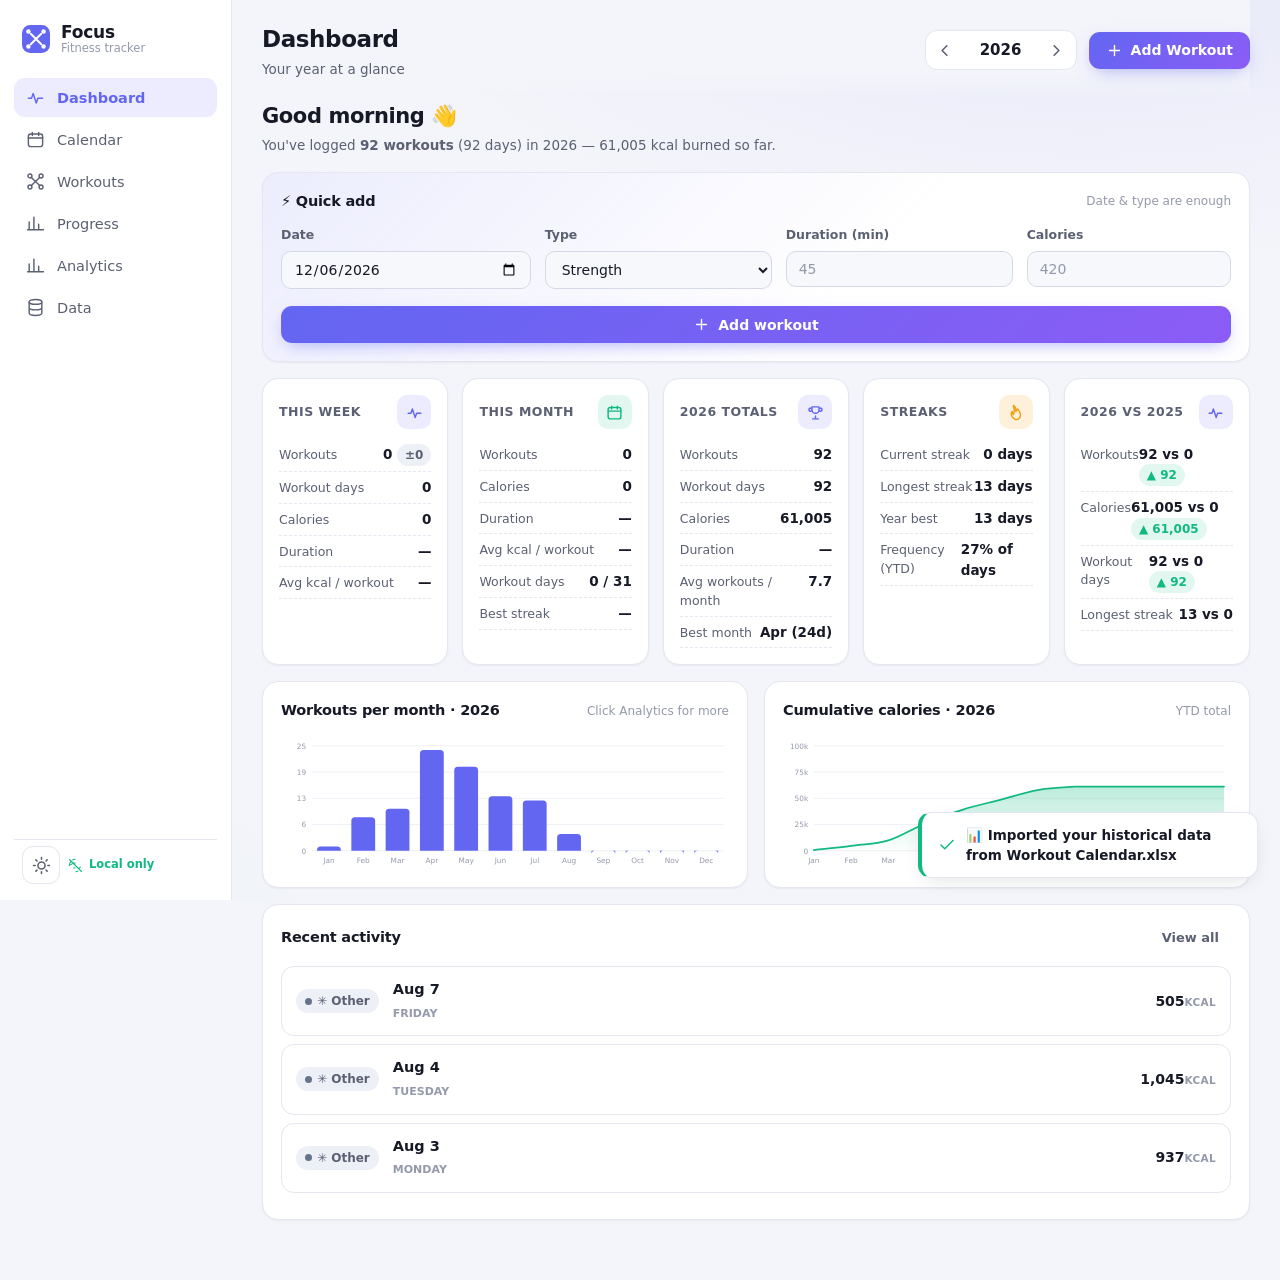
==== index.html @ 89bd55d9 "Rework dashboard layout: 5 stat cards, side-by-side charts, 3-day recent activity - Add a "This week" ====
<!DOCTYPE html>
<html lang="en">
<head>
<meta charset="UTF-8">
<meta name="viewport" content="width=device-width, initial-scale=1.0">
<title>Focus — Workout &amp; Fitness Tracker</title>
<meta name="description" content="Private, offline workout and fitness tracker. Your data never leaves this device.">
<link rel="icon" href="data:image/svg+xml,%3Csvg xmlns='http://www.w3.org/2000/svg' viewBox='0 0 32 32'%3E%3Crect width='32' height='32' rx='8' fill='%236366f1'/%3E%3Cpath d='M10.5 10.5l11 11M10.5 21.5l11-11' stroke='%23fff' stroke-width='2.6' stroke-linecap='round'/%3E%3Ccircle cx='8' cy='8' r='3.2' fill='%23fff'/%3E%3Ccircle cx='24' cy='8' r='3.2' fill='%23fff'/%3E%3Ccircle cx='8' cy='24' r='3.2' fill='%23fff'/%3E%3Ccircle cx='24' cy='24' r='3.2' fill='%23fff'/%3E%3C/svg%3E">
<link rel="stylesheet" href="app/app.css">
</head>
<body data-theme="dark">
<div class="app">

  <!-- ============ SIDEBAR ============ -->
  <aside class="sidebar" id="sidebar">
    <div class="brand">
      <span class="brand-logo" aria-hidden="true">
        <svg viewBox="0 0 24 24" width="28" height="28"><rect width="24" height="24" rx="7" fill="currentColor"/><path d="M7.5 7.5l9 9M7.5 16.5l9-9" stroke="#fff" stroke-width="1.7" stroke-linecap="round"/><circle cx="5.5" cy="5.5" r="1.9" fill="#fff"/><circle cx="18.5" cy="5.5" r="1.9" fill="#fff"/><circle cx="5.5" cy="18.5" r="1.9" fill="#fff"/><circle cx="18.5" cy="18.5" r="1.9" fill="#fff"/></svg>
      </span>
      <div class="brand-text">
        <strong>Focus</strong>
        <span>Fitness tracker</span>
      </div>
    </div>

    <nav class="nav" aria-label="Main navigation">
      <button class="nav-item is-active" data-view="dashboard">
        <svg viewBox="0 0 24 24" aria-hidden="true"><path d="M3 13h4l2-6 4 12 2-6h6"/></svg>
        <span>Dashboard</span>
      </button>
      <button class="nav-item" data-view="calendar">
        <svg viewBox="0 0 24 24" aria-hidden="true"><rect x="3" y="5" width="18" height="16" rx="3"/><path d="M3 10h18M8 3v4M16 3v4"/></svg>
        <span>Calendar</span>
      </button>
      <button class="nav-item" data-view="workouts">
        <svg viewBox="0 0 24 24" aria-hidden="true"><path d="M6.5 6.5l11 11M6.5 17.5l11-11"/><circle cx="5" cy="5" r="2.5"/><circle cx="19" cy="5" r="2.5"/><circle cx="5" cy="19" r="2.5"/><circle cx="19" cy="19" r="2.5"/></svg>
        <span>Workouts</span>
      </button>
      <button class="nav-item" data-view="progress">
        <svg viewBox="0 0 24 24" aria-hidden="true"><path d="M4 20V10M10 20V4M16 20v-7M22 20H2"/></svg>
        <span>Progress</span>
      </button>
      <button class="nav-item" data-view="analytics">
        <svg viewBox="0 0 24 24" aria-hidden="true"><path d="M4 20V10M10 20V4M16 20v-7M22 20H2"/></svg>
        <span>Analytics</span>
      </button>
      <button class="nav-item" data-view="data">
        <svg viewBox="0 0 24 24" aria-hidden="true"><ellipse cx="12" cy="5" rx="8" ry="3"/><path d="M4 5v14c0 1.66 3.58 3 8 3s8-1.34 8-3V5M4 12c0 1.66 3.58 3 8 3s8-1.34 8-3"/></svg>
        <span>Data</span>
      </button>
    </nav>

    <div class="sidebar-foot">
      <button class="icon-btn" id="themeToggle" title="Toggle dark / light mode" aria-label="Toggle dark / light mode">
        <svg class="icon-moon" viewBox="0 0 24 24" aria-hidden="true"><path d="M21 12.8A9 9 0 1 1 11.2 3a7 7 0 0 0 9.8 9.8z"/></svg>
        <svg class="icon-sun" viewBox="0 0 24 24" aria-hidden="true"><circle cx="12" cy="12" r="4.5"/><path d="M12 2v2M12 20v2M4.9 4.9l1.4 1.4M17.7 17.7l1.4 1.4M2 12h2M20 12h2M4.9 19.1l1.4-1.4M17.7 6.3l1.4-1.4"/></svg>
      </button>
      <span class="offline-badge" title="100% local — no internet required">
        <svg viewBox="0 0 24 24" aria-hidden="true"><path d="M12 2a15.3 15.3 0 0 0-5.2 1.2M5 5a12 12 0 0 0-3 8M12 8a12 12 0 0 0-8.5 3.5M8.5 16.5A8 8 0 0 1 12 15.5M12 22a8 8 0 0 0 4.5-1.4M17 17a8 8 0 0 0 3-3M2 2l20 20"/></svg>
        Local only
      </span>
    </div>
  </aside>

  <!-- ============ MAIN ============ -->
  <main class="main">
    <header class="topbar">
      <div class="topbar-left">
        <h1 class="page-title" id="pageTitle">Dashboard</h1>
        <p class="page-subtitle" id="pageSubtitle">Your year at a glance</p>
      </div>
      <div class="topbar-right">
        <div class="year-picker" role="group" aria-label="Select year">
          <button class="icon-btn" id="yearPrev" title="Previous year" aria-label="Previous year">
            <svg viewBox="0 0 24 24" aria-hidden="true"><path d="M15 18l-6-6 6-6"/></svg>
          </button>
          <select id="yearSelect" class="year-select" aria-label="Select year"></select>
          <button class="icon-btn" id="yearNext" title="Next year" aria-label="Next year">
            <svg viewBox="0 0 24 24" aria-hidden="true"><path d="M9 6l6 6-6 6"/></svg>
          </button>
        </div>
        <button class="btn btn-primary" id="quickAddBtn">
          <svg viewBox="0 0 24 24" aria-hidden="true"><path d="M12 5v14M5 12h14"/></svg>
          <span>Add Workout</span>
        </button>
      </div>
    </header>

    <!-- Dashboard -->
    <section class="view" id="view-dashboard" hidden>
      <div class="dash-greeting" id="dashGreeting"></div>
      <div id="dashGrid"></div>
    </section>

    <!-- Calendar -->
    <section class="view" id="view-calendar" hidden>
      <div class="cal-toolbar">
        <div class="seg" id="calModeSeg" role="group" aria-label="Calendar mode">
          <button class="seg-btn is-active" data-cal-mode="year">Year</button>
          <button class="seg-btn" data-cal-mode="month">Month</button>
        </div>
        <div class="legend" id="calLegend"></div>
      </div>
      <div id="calendarBody"></div>
    </section>

    <!-- Workouts -->
    <section class="view" id="view-workouts" hidden>
      <div class="filters" id="workoutFilters"></div>
      <div id="workoutList"></div>
    </section>

    <!-- Progress -->
    <section class="view" id="view-progress" hidden>
      <div class="progress-head" id="progressHead"></div>
      <div class="grid-2">
        <div id="progressChartCard"></div>
        <div id="progressStatsCard"></div>
      </div>
      <div id="progressTable"></div>
    </section>

    <!-- Analytics -->
    <section class="view" id="view-analytics" hidden>
      <div class="analytics-compare" id="analyticsCompare"></div>
      <div id="analyticsCharts"></div>
    </section>

    <!-- Data -->
    <section class="view" id="view-data" hidden>
      <div id="dataBody"></div>
    </section>
  </main>
</div>

<!-- ============ MODALS & TOASTS ============ -->
<div class="modal-backdrop" id="modalBackdrop" hidden>
  <div class="modal" id="modal" role="dialog" aria-modal="true" aria-labelledby="modalTitle"></div>
</div>
<div class="toast-region" id="toastRegion" aria-live="polite"></div>
<div class="tooltip" id="chartTooltip" hidden></div>

<script src="app/xlsx.full.min.js"></script>
<script src="app/seed-data.js"></script>
<script src="app/store.js"></script>
<script src="app/stats.js"></script>
<script src="app/charts.js"></script>
<script src="app/excel.js"></script>
<script src="app/ui.js"></script>
<script src="app/app.js"></script>
</body>
</html>
---- app/app.css ----
/* =========================================================================
   Focus — design system
   ========================================================================= */

/* ---------- Theme tokens ---------- */
:root {
  --bg: #f4f5fa;
  --bg-grad: radial-gradient(1200px 600px at 85% -10%, rgba(99, 102, 241, .10), transparent 60%),
             radial-gradient(900px 500px at -10% 110%, rgba(16, 185, 129, .08), transparent 55%);
  --surface: #ffffff;
  --surface-2: #f7f8fc;
  --surface-3: #eef0f7;
  --text: #171a26;
  --text-dim: #5b6072;
  --text-faint: #9499ab;
  --border: #e4e6f0;
  --border-strong: #d5d8e6;
  --accent: #6366f1;
  --accent-2: #8b5cf6;
  --accent-soft: rgba(99, 102, 241, .12);
  --success: #10b981;
  --success-soft: rgba(16, 185, 129, .12);
  --danger: #ef4444;
  --danger-soft: rgba(239, 68, 68, .12);
  --warn: #f59e0b;
  --warn-soft: rgba(245, 158, 11, .14);
  --info: #0ea5e9;
  --shadow-sm: 0 1px 2px rgba(23, 26, 38, .05);
  --shadow-md: 0 6px 20px -6px rgba(23, 26, 38, .14);
  --shadow-lg: 0 24px 60px -12px rgba(23, 26, 38, .25);
  --radius: 16px;
  --radius-sm: 10px;
  --radius-xs: 7px;
  --font: "Segoe UI", system-ui, -apple-system, "Helvetica Neue", Arial, sans-serif;
  --mono: "Cascadia Mono", Consolas, "SF Mono", Menlo, monospace;
  --heat-0: transparent;
  --heat-1: rgba(99, 102, 241, .16);
  --heat-2: rgba(99, 102, 241, .38);
  --heat-3: rgba(99, 102, 241, .62);
  --heat-4: rgba(99, 102, 241, .88);
  --chart-grid: #e8eaf3;
  --tooltip-bg: #171a26;
  --tooltip-text: #fff;
}

html[data-theme="dark"] {
  --bg: #0e1017;
  --bg-grad: radial-gradient(1200px 600px at 85% -10%, rgba(99, 102, 241, .13), transparent 60%),
             radial-gradient(900px 500px at -10% 110%, rgba(16, 185, 129, .07), transparent 55%);
  --surface: #171a24;
  --surface-2: #1d2130;
  --surface-3: #262b3d;
  --text: #e8eaf2;
  --text-dim: #a2a8bd;
  --text-faint: #6b7188;
  --border: #262b3d;
  --border-strong: #333a52;
  --accent: #818cf8;
  --accent-2: #a78bfa;
  --accent-soft: rgba(129, 140, 248, .14);
  --success: #34d399;
  --success-soft: rgba(52, 211, 153, .13);
  --danger: #f87171;
  --danger-soft: rgba(248, 113, 113, .13);
  --warn: #fbbf24;
  --warn-soft: rgba(251, 191, 36, .13);
  --info: #38bdf8;
  --shadow-sm: 0 1px 2px rgba(0, 0, 0, .3);
  --shadow-md: 0 8px 24px -8px rgba(0, 0, 0, .5);
  --shadow-lg: 0 24px 60px -12px rgba(0, 0, 0, .65);
  --heat-1: rgba(129, 140, 248, .18);
  --heat-2: rgba(129, 140, 248, .4);
  --heat-3: rgba(129, 140, 248, .65);
  --heat-4: rgba(129, 140, 248, .92);
  --chart-grid: #23283a;
  --tooltip-bg: #f1f2f8;
  --tooltip-text: #171a26;
}

/* ---------- Base ---------- */
* { box-sizing: border-box; }
html, body { height: 100%; }
body {
  margin: 0;
  font-family: var(--font);
  font-size: 15px;
  line-height: 1.5;
  color: var(--text);
  background: var(--bg);
  background-image: var(--bg-grad);
  background-attachment: fixed;
  -webkit-font-smoothing: antialiased;
  transition: background-color .3s ease, color .3s ease;
}
[hidden] { display: none !important; }
button { font-family: inherit; cursor: pointer; }
input, select, textarea { font-family: inherit; }
svg { display: block; }
:focus-visible { outline: 2px solid var(--accent); outline-offset: 2px; border-radius: 4px; }

/* ---------- Layout ---------- */
.app { display: flex; min-height: 100vh; }

.sidebar {
  width: 232px;
  flex: 0 0 232px;
  display: flex;
  flex-direction: column;
  gap: 8px;
  padding: 20px 14px 16px;
  background: var(--surface);
  border-right: 1px solid var(--border);
  position: sticky;
  top: 0;
  height: 100vh;
  z-index: 20;
}
.brand { display: flex; align-items: center; gap: 11px; padding: 2px 8px 14px; }
.brand-logo { color: var(--accent); display: flex; }
.brand-text { display: flex; flex-direction: column; line-height: 1.2; }
.brand-text strong { font-size: 17px; letter-spacing: -.2px; }
.brand-text span { font-size: 11.5px; color: var(--text-faint); }

.nav { display: flex; flex-direction: column; gap: 3px; flex: 1; }
.nav-item {
  display: flex; align-items: center; gap: 12px;
  width: 100%; padding: 10px 12px;
  border: 0; border-radius: 11px;
  background: transparent; color: var(--text-dim);
  font-size: 14.5px; font-weight: 500;
  text-align: left; transition: background .15s, color .15s;
}
.nav-item svg { width: 19px; height: 19px; fill: none; stroke: currentColor; stroke-width: 1.8; stroke-linecap: round; stroke-linejoin: round; }
.nav-item:hover { background: var(--surface-2); color: var(--text); }
.nav-item.is-active { background: var(--accent-soft); color: var(--accent); font-weight: 600; }

.sidebar-foot { display: flex; align-items: center; gap: 8px; padding: 6px 8px 0; border-top: 1px solid var(--border); margin-top: 6px; }
.offline-badge {
  display: inline-flex; align-items: center; gap: 6px;
  font-size: 11.5px; color: var(--success); font-weight: 600;
}
.offline-badge svg { width: 15px; height: 15px; fill: none; stroke: currentColor; stroke-width: 1.8; }

.main { flex: 1; min-width: 0; padding: 0 30px 60px; max-width: 1480px; margin: 0 auto; }

.topbar {
  display: flex; align-items: center; justify-content: space-between; gap: 16px;
  padding: 22px 0 18px; position: sticky; top: 0; z-index: 15;
  background: linear-gradient(var(--bg) 75%, transparent);
}
.topbar-left { min-width: 0; }
.page-title { margin: 0; font-size: 23px; font-weight: 700; letter-spacing: -.4px; }
.page-subtitle { margin: 2px 0 0; font-size: 13.5px; color: var(--text-dim); }
.topbar-right { display: flex; align-items: center; gap: 12px; }

/* ---------- Buttons ---------- */
.btn {
  display: inline-flex; align-items: center; justify-content: center; gap: 8px;
  padding: 9px 16px; border-radius: 11px; border: 1px solid var(--border-strong);
  background: var(--surface); color: var(--text);
  font-size: 14px; font-weight: 600;
  transition: transform .1s, box-shadow .15s, background .15s, border-color .15s;
}
.btn svg { width: 17px; height: 17px; fill: none; stroke: currentColor; stroke-width: 2; stroke-linecap: round; stroke-linejoin: round; }
.btn:hover { background: var(--surface-2); border-color: var(--accent); }
.btn:active { transform: translateY(1px); }
.btn-primary { background: linear-gradient(135deg, var(--accent), var(--accent-2)); border-color: transparent; color: #fff; box-shadow: 0 6px 18px -6px rgba(99, 102, 241, .55); }
.btn-primary:hover { filter: brightness(1.07); background: linear-gradient(135deg, var(--accent), var(--accent-2)); }
.btn-danger { background: var(--danger-soft); border-color: transparent; color: var(--danger); }
.btn-danger:hover { background: var(--danger); color: #fff; }
.btn-ghost { border-color: transparent; background: transparent; color: var(--text-dim); }
.btn-ghost:hover { background: var(--surface-2); color: var(--text); }
.btn-sm { padding: 6px 11px; font-size: 13px; border-radius: 9px; }
.btn:disabled { opacity: .55; cursor: not-allowed; }

.icon-btn {
  display: inline-flex; align-items: center; justify-content: center;
  width: 38px; height: 38px; border-radius: 11px;
  border: 1px solid var(--border); background: var(--surface); color: var(--text-dim);
  transition: background .15s, color .15s, border-color .15s;
}
.icon-btn:hover { background: var(--surface-2); color: var(--text); border-color: var(--border-strong); }
.icon-btn svg { width: 19px; height: 19px; fill: none; stroke: currentColor; stroke-width: 2; stroke-linecap: round; stroke-linejoin: round; }
#themeToggle .icon-sun { display: none; }
html[data-theme="light"] #themeToggle .icon-sun { display: block; }
html[data-theme="light"] #themeToggle .icon-moon { display: none; }

/* ---------- Year picker ---------- */
.year-picker { display: flex; align-items: center; gap: 4px; background: var(--surface); border: 1px solid var(--border); border-radius: 12px; padding: 3px; }
.year-picker .icon-btn { border: 0; width: 32px; height: 32px; }
.year-select {
  appearance: none; -webkit-appearance: none;
  border: 0; background: transparent; color: var(--text);
  font-size: 15px; font-weight: 700; text-align: center; width: 72px; padding: 4px 2px;
  cursor: pointer; border-radius: 8px;
}
.year-select:hover { background: var(--surface-2); }
.year-select option { background: var(--surface); color: var(--text); }

/* ---------- Views & grid ---------- */
.view { animation: fadeUp .3s ease; padding-top: 4px; }
@keyframes fadeUp { from { opacity: 0; transform: translateY(8px); } to { opacity: 1; transform: none; } }
@keyframes fadeIn { from { opacity: 0; } to { opacity: 1; } }

.grid { display: grid; grid-template-columns: repeat(auto-fill, minmax(215px, 1fr)); gap: 14px; }
.grid-2 { display: grid; grid-template-columns: 1fr 1fr; gap: 16px; align-items: start; }
.grid-3 { display: grid; grid-template-columns: repeat(3, 1fr); gap: 16px; }

.card {
  background: var(--surface); border: 1px solid var(--border);
  border-radius: var(--radius); box-shadow: var(--shadow-sm);
  padding: 18px;
}
.card-title { display: flex; align-items: center; justify-content: space-between; gap: 10px; margin-bottom: 14px; }
.card-title h3 { margin: 0; font-size: 14.5px; font-weight: 700; letter-spacing: -.2px; }
.card-title .sub { font-size: 12px; color: var(--text-faint); font-weight: 500; }
.chart-wrap { width: 100%; }
.chart-wrap svg { width: 100%; height: auto; display: block; }
.chart-empty { display: flex; flex-direction: column; align-items: center; gap: 6px; padding: 34px 10px; color: var(--text-faint); text-align: center; font-size: 13.5px; }

/* Stat cards */
.stat { position: relative; overflow: hidden; }
.stat .stat-top { display: flex; align-items: center; justify-content: space-between; margin-bottom: 10px; }
.stat-label { font-size: 12.5px; font-weight: 600; color: var(--text-dim); text-transform: uppercase; letter-spacing: .5px; }
.stat-icon { width: 34px; height: 34px; border-radius: 10px; display: flex; align-items: center; justify-content: center; background: var(--accent-soft); color: var(--accent); }
.stat-icon svg { width: 17px; height: 17px; fill: none; stroke: currentColor; stroke-width: 2; stroke-linecap: round; stroke-linejoin: round; }
.stat-icon.green { background: var(--success-soft); color: var(--success); }
.stat-icon.amber { background: var(--warn-soft); color: var(--warn); }
.stat-icon.red { background: var(--danger-soft); color: var(--danger); }
.stat-value { font-size: 27px; font-weight: 750; letter-spacing: -.6px; line-height: 1.1; font-variant-numeric: tabular-nums; }
.stat-value small { font-size: 14px; font-weight: 600; color: var(--text-faint); }
.stat-foot { margin-top: 8px; font-size: 12px; color: var(--text-faint); display: flex; align-items: center; gap: 5px; }
.stat-foot .up { color: var(--success); font-weight: 700; }
.stat-foot .down { color: var(--danger); font-weight: 700; }

/* Delta pill */
.delta { display: inline-flex; align-items: center; gap: 3px; font-size: 12px; font-weight: 700; padding: 2px 8px; border-radius: 99px; }
.delta.up { background: var(--success-soft); color: var(--success); }
.delta.down { background: var(--danger-soft); color: var(--danger); }
.delta.flat { background: var(--surface-3); color: var(--text-dim); }

/* ---------- Forms ---------- */
.field { display: flex; flex-direction: column; gap: 6px; margin-bottom: 13px; }
.field label { font-size: 12.5px; font-weight: 600; color: var(--text-dim); }
.input, .select, .textarea {
  width: 100%; padding: 9px 12px;
  border: 1px solid var(--border-strong); border-radius: 10px;
  background: var(--surface-2); color: var(--text); font-size: 14px;
  transition: border-color .15s, box-shadow .15s;
}
.input:focus, .select:focus, .textarea:focus { outline: none; border-color: var(--accent); box-shadow: 0 0 0 3px var(--accent-soft); }
.input::placeholder, .textarea::placeholder { color: var(--text-faint); }
.input-row { display: grid; grid-template-columns: 1fr 1fr; gap: 12px; }
.select { cursor: pointer; }
.form-grid { display: grid; grid-template-columns: 1fr 1fr; gap: 0 14px; }
.form-error { color: var(--danger); font-size: 12.5px; margin: -4px 0 10px; font-weight: 600; }

/* ---------- Chips / seg ---------- */
.seg { display: inline-flex; background: var(--surface-2); border: 1px solid var(--border); border-radius: 11px; padding: 3px; gap: 2px; }
.seg-btn { border: 0; background: transparent; color: var(--text-dim); font-size: 13px; font-weight: 600; padding: 6px 14px; border-radius: 8px; transition: background .15s, color .15s; }
.seg-btn.is-active { background: var(--surface); color: var(--text); box-shadow: var(--shadow-sm); }
.chip {
  display: inline-flex; align-items: center; gap: 7px;
  padding: 6px 13px; border-radius: 99px; border: 1px solid var(--border);
  background: var(--surface); color: var(--text-dim); font-size: 13px; font-weight: 600;
  transition: all .15s;
}
.chip:hover { border-color: var(--accent); color: var(--text); }
.chip.is-active { background: var(--accent-soft); border-color: transparent; color: var(--accent); }
.chip-row { display: flex; flex-wrap: wrap; gap: 8px; }

/* ---------- Badges ---------- */
.badge { display: inline-flex; align-items: center; gap: 5px; font-size: 12px; font-weight: 700; padding: 3px 9px; border-radius: 99px; white-space: nowrap; }
.type-badge { background: var(--surface-3); color: var(--text-dim); }
.type-badge .dot { width: 7px; height: 7px; border-radius: 50%; background: currentColor; }
.streak-badge { background: var(--warn-soft); color: var(--warn); }

/* ---------- Quick add ---------- */
.quick-add { background: linear-gradient(135deg, var(--accent-soft), transparent 60%), var(--surface); }
.quick-add .form-grid { grid-template-columns: 1.1fr 1fr 1fr .9fr; }
.quick-actions { display: flex; gap: 10px; margin-top: 4px; }
.quick-actions .btn { flex: 1; }

/* ---------- Calendar ---------- */
.cal-toolbar { display: flex; align-items: center; justify-content: space-between; gap: 14px; margin-bottom: 18px; flex-wrap: wrap; }
.legend { display: flex; align-items: center; gap: 5px; font-size: 11.5px; color: var(--text-faint); flex-wrap: wrap; }
.legend .lvl { width: 12px; height: 12px; border-radius: 4px; }
.lvl-1 { background: var(--heat-1); }
.lvl-2 { background: var(--heat-2); }
.lvl-3 { background: var(--heat-3); }
.lvl-4 { background: var(--heat-4); }
.lvl-0 { background: var(--surface-3); border: 1px dashed var(--border); }

.month-grid {
  display: grid; grid-template-columns: repeat(6, 1fr); gap: 14px;
}
.month-card { cursor: pointer; transition: transform .15s, border-color .15s, box-shadow .15s; }
.month-card:hover { transform: translateY(-2px); border-color: var(--accent); box-shadow: var(--shadow-md); }
.month-head { display: flex; justify-content: space-between; align-items: baseline; margin-bottom: 10px; }
.month-head strong { font-size: 13.5px; }
.month-head span { font-size: 12px; color: var(--accent); font-weight: 700; }
.month-head span.rest { color: var(--text-faint); font-weight: 600; }
.heat { display: grid; grid-template-columns: repeat(7, 1fr); gap: 4px; }
.heat .day {
  aspect-ratio: 1; border-radius: 4px;
  background: var(--surface-3); border: 1px solid transparent;
  font-size: 10px; color: var(--text-faint);
  display: flex; align-items: center; justify-content: center;
  transition: transform .12s;
}
.heat .day:not(.empty):hover { transform: scale(1.25); z-index: 2; box-shadow: var(--shadow-sm); }
/* Intensity tints must beat the base .heat .day background (specificity). */
.heat .day.lvl-1 { background: var(--heat-1); }
.heat .day.lvl-2 { background: var(--heat-2); }
.heat .day.lvl-3 { background: var(--heat-3); }
.heat .day.lvl-4 { background: var(--heat-4); }
.heat .day.has-workout { color: #fff; font-weight: 700; border: 0; }
.heat .day.today { outline: 2px solid var(--accent); outline-offset: 1px; }

/* Month detail view */
.month-detail { display: grid; grid-template-columns: 1fr 340px; gap: 18px; align-items: start; }
.weekdays, .days-grid { display: grid; grid-template-columns: repeat(7, 1fr); gap: 6px; }
.weekdays { margin-bottom: 6px; }
.weekdays span { font-size: 11px; font-weight: 700; color: var(--text-faint); text-align: center; text-transform: uppercase; }
.day-cell {
  min-height: 74px; border-radius: 12px; border: 1px solid var(--border);
  background: var(--surface-2); padding: 7px; cursor: pointer;
  display: flex; flex-direction: column; gap: 4px;
  transition: transform .12s, border-color .15s;
}
.day-cell:hover { border-color: var(--accent); transform: translateY(-1px); }
/* Workout days tinted by intensity (same levels as the legend). */
.day-cell.lvl-1 { background: var(--heat-1); }
.day-cell.lvl-2 { background: var(--heat-2); }
.day-cell.lvl-3 { background: var(--heat-3); }
.day-cell.lvl-4 { background: var(--heat-4); }
.day-cell .dnum { font-size: 11.5px; font-weight: 700; color: var(--text-faint); }
.day-cell.has-wk .dnum { color: var(--accent); }
.day-cell.lvl-3 .dnum, .day-cell.lvl-4 .dnum { color: #fff; }
.day-cell.today .dnum { color: var(--accent); }
.day-cell.empty { background: transparent; border-color: transparent; cursor: default; }
.day-cell .kcal { font-size: 10.5px; font-weight: 700; color: var(--accent); }
.day-cell.lvl-3 .kcal, .day-cell.lvl-4 .kcal { color: #fff; }
.day-cell.selected { outline: 2px solid var(--accent); outline-offset: 1px; }
.day-cell .mini-bar { height: 4px; border-radius: 3px; margin-top: auto; }

/* Day popover */
.day-panel { display: flex; flex-direction: column; gap: 10px; }
.day-panel h3 { margin: 0 0 2px; font-size: 16px; }
.day-total { display: grid; grid-template-columns: repeat(3, 1fr); gap: 8px; }
.day-total .t { background: var(--surface-2); border-radius: 11px; padding: 9px; text-align: center; }
.day-total .t b { display: block; font-size: 17px; font-variant-numeric: tabular-nums; }
.day-total .t span { font-size: 10.5px; color: var(--text-faint); font-weight: 700; text-transform: uppercase; letter-spacing: .4px; }
.wk-item {
  display: flex; align-items: center; gap: 10px;
  background: var(--surface-2); border: 1px solid var(--border); border-radius: 12px;
  padding: 10px 12px; transition: border-color .15s;
}
.wk-item:hover { border-color: var(--accent); }
.wk-item .grow { flex: 1; min-width: 0; }
.wk-item .grow b { font-size: 14px; }
.wk-item .grow p { margin: 1px 0 0; font-size: 12px; color: var(--text-dim); overflow: hidden; text-overflow: ellipsis; white-space: nowrap; }
.wk-actions { display: flex; gap: 6px; }
.mini-btn {
  width: 30px; height: 30px; border-radius: 8px; border: 1px solid var(--border);
  background: var(--surface); color: var(--text-dim); display: flex; align-items: center; justify-content: center;
  transition: all .15s;
}
.mini-btn svg { width: 14px; height: 14px; fill: none; stroke: currentColor; stroke-width: 2; stroke-linecap: round; stroke-linejoin: round; }
.mini-btn:hover { color: var(--accent); border-color: var(--accent); }
.mini-btn.danger:hover { color: var(--danger); border-color: var(--danger); }

/* ---------- Workout list ---------- */
.filters { display: flex; gap: 10px; margin-bottom: 18px; flex-wrap: wrap; }
.filters .input, .filters .select { width: auto; }
.filters .search { flex: 1; min-width: 180px; }
.wk-group { margin-bottom: 22px; }
.wk-group-head { display: flex; align-items: baseline; gap: 10px; margin-bottom: 10px; }
.wk-group-head h3 { margin: 0; font-size: 15.5px; }
.wk-group-head span { font-size: 12.5px; color: var(--text-faint); font-weight: 600; }
.wk-row {
  display: flex; align-items: center; gap: 14px;
  background: var(--surface); border: 1px solid var(--border); border-radius: 13px;
  padding: 12px 14px; margin-bottom: 8px; transition: border-color .15s, box-shadow .15s;
}
.wk-row:hover { border-color: var(--border-strong); box-shadow: var(--shadow-sm); }
.wk-date { min-width: 92px; }
.wk-date b { display: block; font-size: 14.5px; font-variant-numeric: tabular-nums; }
.wk-date span { font-size: 11px; color: var(--text-faint); font-weight: 600; text-transform: uppercase; }
.wk-meta { display: flex; gap: 14px; margin-left: auto; align-items: center; }
.wk-meta .m { text-align: right; }
.wk-meta .m b { font-size: 14px; font-variant-numeric: tabular-nums; }
.wk-meta .m span { font-size: 10.5px; color: var(--text-faint); font-weight: 700; text-transform: uppercase; letter-spacing: .3px; }
.wk-notes { font-size: 12.5px; color: var(--text-dim); max-width: 300px; overflow: hidden; text-overflow: ellipsis; white-space: nowrap; }

/* ---------- Progress ---------- */
.progress-head { display: flex; align-items: center; justify-content: space-between; gap: 14px; margin-bottom: 18px; flex-wrap: wrap; }
.stat-mini-grid { display: grid; grid-template-columns: repeat(2, 1fr); gap: 10px; }
.stat-mini { background: var(--surface-2); border-radius: 12px; padding: 11px 13px; }
.stat-mini .l { font-size: 11px; color: var(--text-faint); font-weight: 700; text-transform: uppercase; letter-spacing: .4px; }
.stat-mini .v { font-size: 19px; font-weight: 750; font-variant-numeric: tabular-nums; margin-top: 2px; }
.stat-mini .v small { font-size: 12px; color: var(--text-faint); font-weight: 600; }
.stat-mini .trend { font-size: 12px; font-weight: 700; }
.trend.down-good { color: var(--success); }
.trend.up-bad { color: var(--danger); }
.trend.neutral { color: var(--text-faint); }
.meas-row { display: flex; align-items: center; gap: 14px; }

/* ---------- Tables ---------- */
.table-wrap { overflow-x: auto; border-radius: var(--radius); border: 1px solid var(--border); }
table.data-table { width: 100%; border-collapse: collapse; background: var(--surface); font-size: 13.5px; }
.data-table th { text-align: left; font-size: 11px; font-weight: 700; text-transform: uppercase; letter-spacing: .5px; color: var(--text-faint); padding: 11px 14px; border-bottom: 1px solid var(--border); background: var(--surface-2); white-space: nowrap; }
.data-table td { padding: 10px 14px; border-bottom: 1px solid var(--border); vertical-align: middle; }
.data-table tr:last-child td { border-bottom: 0; }
.data-table tr:hover td { background: var(--surface-2); }

/* ---------- Empty state ---------- */
.empty-state { display: flex; flex-direction: column; align-items: center; justify-content: center; gap: 10px; text-align: center; padding: 60px 20px; }
.empty-state .es-icon {
  width: 64px; height: 64px; border-radius: 20px; background: var(--accent-soft); color: var(--accent);
  display: flex; align-items: center; justify-content: center;
}
.empty-state .es-icon svg { width: 30px; height: 30px; fill: none; stroke: currentColor; stroke-width: 1.6; }
.empty-state h3 { margin: 4px 0 0; font-size: 17px; }
.empty-state p { margin: 0; color: var(--text-dim); max-width: 380px; font-size: 13.5px; }

/* ---------- Modal ---------- */
.modal-backdrop {
  position: fixed; inset: 0; z-index: 100;
  background: rgba(10, 12, 20, .55); backdrop-filter: blur(4px);
  display: flex; align-items: flex-start; justify-content: center;
  padding: 8vh 18px 18px; overflow-y: auto;
  animation: fadeIn .18s ease;
}
.modal {
  background: var(--surface); border: 1px solid var(--border);
  border-radius: 18px; box-shadow: var(--shadow-lg);
  width: 100%; max-width: 520px; padding: 22px;
  animation: pop .2s ease;
}
@keyframes pop { from { opacity: 0; transform: scale(.96) translateY(8px); } to { opacity: 1; transform: none; } }
.modal h2 { margin: 0 0 4px; font-size: 18px; letter-spacing: -.3px; }
.modal .modal-sub { margin: 0 0 16px; font-size: 13px; color: var(--text-dim); }
.modal-actions { display: flex; justify-content: flex-end; gap: 10px; margin-top: 18px; }
.modal-actions .btn { min-width: 96px; }

/* Import preview table */
.imp-report { display: grid; grid-template-columns: repeat(4, 1fr); gap: 10px; margin: 6px 0 16px; }
.imp-report .r { background: var(--surface-2); border-radius: 12px; padding: 12px; text-align: center; }
.imp-report .r b { display: block; font-size: 21px; }
.imp-report .r span { font-size: 11px; color: var(--text-faint); font-weight: 700; text-transform: uppercase; letter-spacing: .4px; }
.imp-report .r.added b { color: var(--success); }
.imp-report .r.updated b { color: var(--info); }
.imp-report .r.skipped b { color: var(--warn); }
.imp-report .r.invalid b { color: var(--danger); }
.preview-scroll { max-height: 280px; overflow: auto; border: 1px solid var(--border); border-radius: 12px; margin-top: 10px; }

/* ---------- Toasts ---------- */
.toast-region { position: fixed; bottom: 22px; right: 22px; z-index: 200; display: flex; flex-direction: column; gap: 10px; }
.toast {
  display: flex; align-items: center; gap: 10px;
  background: var(--surface); border: 1px solid var(--border); border-left: 4px solid var(--accent);
  border-radius: 13px; box-shadow: var(--shadow-md); padding: 12px 16px;
  font-size: 13.5px; font-weight: 600; color: var(--text);
  animation: slideIn .25s ease; max-width: 340px;
}
.toast svg { width: 18px; height: 18px; fill: none; stroke: currentColor; stroke-width: 2; stroke-linecap: round; stroke-linejoin: round; flex: 0 0 auto; }
.toast.success { border-left-color: var(--success); } .toast.success svg { color: var(--success); }
.toast.error { border-left-color: var(--danger); } .toast.error svg { color: var(--danger); }
.toast.warn { border-left-color: var(--warn); } .toast.warn svg { color: var(--warn); }
@keyframes slideIn { from { opacity: 0; transform: translateX(24px); } to { opacity: 1; transform: none; } }
.toast.out { opacity: 0; transform: translateX(24px); transition: all .25s ease; }

/* ---------- Chart tooltip ---------- */
.tooltip {
  position: fixed; z-index: 300; pointer-events: none;
  background: var(--tooltip-bg); color: var(--tooltip-text);
  border-radius: 10px; padding: 9px 12px; font-size: 12.5px; line-height: 1.45;
  box-shadow: var(--shadow-md); max-width: 260px;
  animation: fadeIn .12s ease;
}
.tooltip b { font-size: 13px; }
.tooltip .row { display: flex; align-items: center; gap: 7px; }
.tooltip .sw { width: 8px; height: 8px; border-radius: 3px; flex: 0 0 auto; }

/* ---------- Analytics ---------- */
.analytics-compare { display: flex; align-items: center; gap: 12px; flex-wrap: wrap; margin-bottom: 18px; background: var(--surface); border: 1px solid var(--border); border-radius: var(--radius); padding: 14px 18px; }
.analytics-compare .lbl { font-size: 13px; font-weight: 700; color: var(--text-dim); }
.analytics-compare .select { width: auto; }
.big-card { grid-column: 1 / -1; }
.bars-compare { display: flex; flex-direction: column; gap: 7px; }
.bars-row { display: grid; grid-template-columns: 92px 1fr; gap: 10px; align-items: center; }
.bars-row .bl { font-size: 12px; font-weight: 700; color: var(--text-dim); text-align: right; }
.bars-track { display: flex; gap: 6px; flex-direction: column; }
.bars-track .bt { display: flex; align-items: center; gap: 8px; }
.bars-track .bt .bw { flex: 1; background: var(--surface-2); border-radius: 5px; height: 12px; overflow: hidden; }
.bars-track .bt .bw > span { display: block; height: 100%; border-radius: 5px; min-width: 2px; transition: width .6s cubic-bezier(.22, 1, .36, 1); }
.bars-track .bt small { font-size: 10.5px; color: var(--text-faint); font-weight: 700; width: 42px; text-align: right; font-variant-numeric: tabular-nums; }

/* ---------- Data page ---------- */
.data-card { margin-bottom: 18px; }
.data-card h3 { margin: 0 0 4px; }
.data-card .desc { margin: 0 0 14px; font-size: 13px; color: var(--text-dim); }
.data-stats { display: grid; grid-template-columns: repeat(4, 1fr); gap: 12px; margin-bottom: 18px; }
.data-stats .s { background: var(--surface); border: 1px solid var(--border); border-radius: 14px; padding: 15px; }
.data-stats .s b { display: block; font-size: 22px; font-variant-numeric: tabular-nums; }
.data-stats .s span { font-size: 12px; color: var(--text-faint); font-weight: 700; text-transform: uppercase; letter-spacing: .4px; }
.import-drop {
  border: 2px dashed var(--border-strong); border-radius: var(--radius);
  padding: 26px; text-align: center; cursor: pointer;
  transition: border-color .15s, background .15s; background: var(--surface-2);
}
.import-drop:hover, .import-drop.drag { border-color: var(--accent); background: var(--accent-soft); }
.import-drop b { display: block; font-size: 14.5px; margin-top: 8px; }
.import-drop span { font-size: 12.5px; color: var(--text-faint); }
.import-drop svg { width: 30px; height: 30px; margin: 0 auto; fill: none; stroke: var(--text-dim); stroke-width: 1.6; }

/* ---------- Dashboard ---------- */
.dash-greeting { margin-bottom: 16px; }
.dash-greeting h2 { margin: 0; font-size: 21px; letter-spacing: -.4px; }
.dash-greeting p { margin: 3px 0 0; font-size: 13.5px; color: var(--text-dim); }
#dashGrid { display: grid; gap: 16px; }
.dash-stats {
  display: grid; grid-template-columns: repeat(5, minmax(0, 1fr)); gap: 14px;
  max-width: 1320px; width: 100%; margin: 0 auto;
}
.dash-stats .stat { padding: 16px; }
.dash-charts { display: grid; grid-template-columns: 1fr 1fr; gap: 16px; }
.dash-charts .chart-wrap { margin-top: 2px; }

/* ---------- Responsive ---------- */
@media (max-width: 1200px) {
  .month-grid { grid-template-columns: repeat(4, 1fr); }
  .grid-2, .grid-3 { grid-template-columns: 1fr; }
  .dash-charts { grid-template-columns: 1fr; }
  .month-detail { grid-template-columns: 1fr; }
}
@media (max-width: 1100px) {
  .dash-stats { grid-template-columns: repeat(3, minmax(0, 1fr)); }
}
@media (max-width: 1024px) {
  .sidebar { width: 78px; flex: 0 0 78px; padding: 18px 10px 14px; }
  .brand-text, .nav-item span, .offline-badge { display: none; }
  .nav-item { justify-content: center; padding: 11px; }
  .sidebar-foot { justify-content: center; }
  .main { padding: 0 20px 50px; }
}
@media (max-width: 720px) {
  .app { flex-direction: column; }
  .sidebar { width: 100%; height: auto; flex: none; flex-direction: row; align-items: center; gap: 6px; padding: 10px 12px; border-right: 0; border-bottom: 1px solid var(--border); position: sticky; top: 0; }
  .brand { padding: 0 10px 0 0; }
  .nav { flex-direction: row; overflow-x: auto; gap: 2px; }
  .nav-item { padding: 9px 12px; }
  .topbar { flex-wrap: wrap; }
  .quick-add .form-grid { grid-template-columns: 1fr 1fr; }
  .form-grid { grid-template-columns: 1fr; }
  .data-stats { grid-template-columns: repeat(2, 1fr); }
  .imp-report { grid-template-columns: repeat(2, 1fr); }
  .month-grid { grid-template-columns: repeat(2, 1fr); }
  .dash-greeting h2 { font-size: 18px; }
  .dash-stats { grid-template-columns: repeat(2, minmax(0, 1fr)); }
}

/* ---------- Motion preference ---------- */
@media (prefers-reduced-motion: reduce) {
  *, *::before, *::after { animation-duration: .01ms !important; transition-duration: .01ms !important; }
}
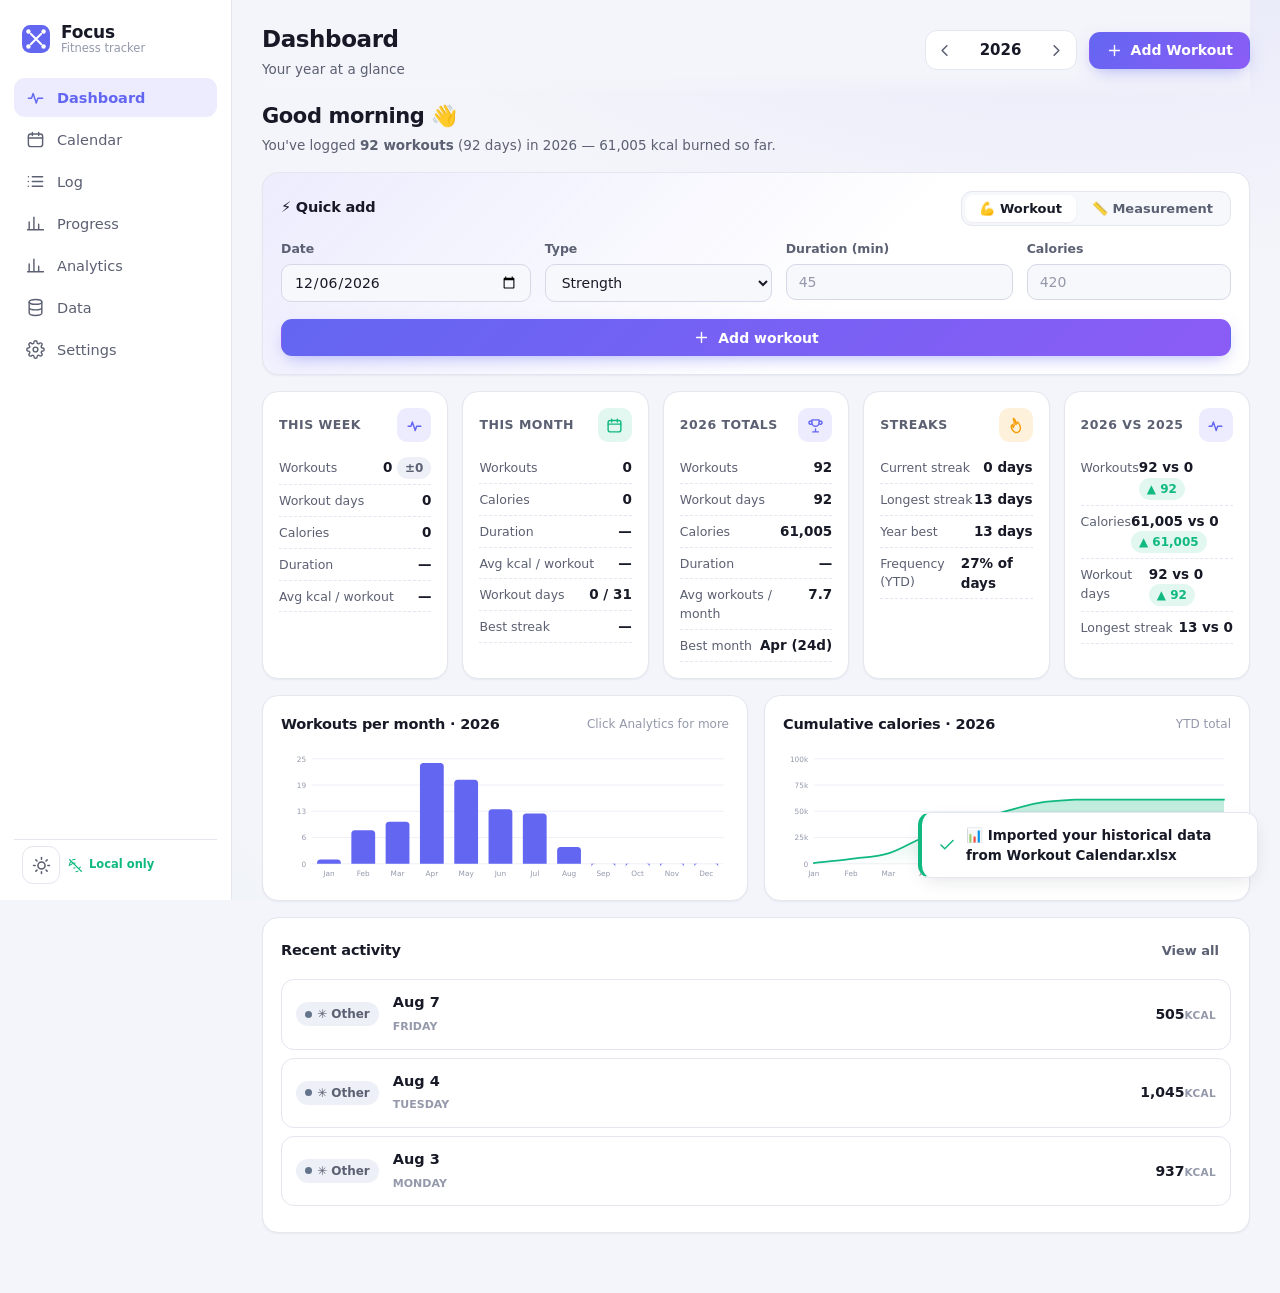
==== commit 7a5867b8: "Replace Workouts view with a unified Log timeline and add a Settings view - Remove the Workouts view" ====
--- a/index.html
+++ b/index.html
@@ -32,9 +32,9 @@
         <svg viewBox="0 0 24 24" aria-hidden="true"><rect x="3" y="5" width="18" height="16" rx="3"/><path d="M3 10h18M8 3v4M16 3v4"/></svg>
         <span>Calendar</span>
       </button>
-      <button class="nav-item" data-view="workouts">
-        <svg viewBox="0 0 24 24" aria-hidden="true"><path d="M6.5 6.5l11 11M6.5 17.5l11-11"/><circle cx="5" cy="5" r="2.5"/><circle cx="19" cy="5" r="2.5"/><circle cx="5" cy="19" r="2.5"/><circle cx="19" cy="19" r="2.5"/></svg>
-        <span>Workouts</span>
+      <button class="nav-item" data-view="log">
+        <svg viewBox="0 0 24 24" aria-hidden="true"><path d="M8 6h13M8 12h13M8 18h13M3 6h.01M3 12h.01M3 18h.01"/></svg>
+        <span>Log</span>
       </button>
       <button class="nav-item" data-view="progress">
         <svg viewBox="0 0 24 24" aria-hidden="true"><path d="M4 20V10M10 20V4M16 20v-7M22 20H2"/></svg>
@@ -47,6 +47,10 @@
       <button class="nav-item" data-view="data">
         <svg viewBox="0 0 24 24" aria-hidden="true"><ellipse cx="12" cy="5" rx="8" ry="3"/><path d="M4 5v14c0 1.66 3.58 3 8 3s8-1.34 8-3V5M4 12c0 1.66 3.58 3 8 3s8-1.34 8-3"/></svg>
         <span>Data</span>
+      </button>
+      <button class="nav-item" data-view="settings">
+        <svg viewBox="0 0 24 24" aria-hidden="true"><circle cx="12" cy="12" r="3"/><path d="M19.4 15a1.65 1.65 0 0 0 .33 1.82l.06.06a2 2 0 1 1-2.83 2.83l-.06-.06a1.65 1.65 0 0 0-1.82-.33 1.65 1.65 0 0 0-1 1.51V21a2 2 0 1 1-4 0v-.09A1.65 1.65 0 0 0 9 19.4a1.65 1.65 0 0 0-1.82.33l-.06.06a2 2 0 1 1-2.83-2.83l.06-.06a1.65 1.65 0 0 0 .33-1.82 1.65 1.65 0 0 0-1.51-1H3a2 2 0 1 1 0-4h.09A1.65 1.65 0 0 0 4.6 9a1.65 1.65 0 0 0-.33-1.82l-.06-.06a2 2 0 1 1 2.83-2.83l.06.06a1.65 1.65 0 0 0 1.82.33H9a1.65 1.65 0 0 0 1-1.51V3a2 2 0 1 1 4 0v.09a1.65 1.65 0 0 0 1 1.51 1.65 1.65 0 0 0 1.82-.33l.06-.06a2 2 0 1 1 2.83 2.83l-.06.06a1.65 1.65 0 0 0-.33 1.82V9a1.65 1.65 0 0 0 1.51 1H21a2 2 0 1 1 0 4h-.09a1.65 1.65 0 0 0-1.51 1z"/></svg>
+        <span>Settings</span>
       </button>
     </nav>
 
@@ -104,10 +108,13 @@
       <div id="calendarBody"></div>
     </section>
 
-    <!-- Workouts -->
-    <section class="view" id="view-workouts" hidden>
-      <div class="filters" id="workoutFilters"></div>
-      <div id="workoutList"></div>
+    <!-- Log -->
+    <section class="view" id="view-log" hidden>
+      <div class="log-toolbar">
+        <input class="input search" id="logSearch" type="search" placeholder="🔍 Search types, notes, values…" aria-label="Search activity">
+        <span class="log-count" id="logCount"></span>
+      </div>
+      <div id="logList"></div>
     </section>
 
     <!-- Progress -->
@@ -130,6 +137,11 @@
     <section class="view" id="view-data" hidden>
       <div id="dataBody"></div>
     </section>
+
+    <!-- Settings -->
+    <section class="view" id="view-settings" hidden>
+      <div id="settingsBody"></div>
+    </section>
   </main>
 </div>
 
--- a/app/app.css
+++ b/app/app.css
@@ -347,6 +347,8 @@
 /* Day popover */
 .day-panel { display: flex; flex-direction: column; gap: 10px; }
 .day-panel h3 { margin: 0 0 2px; font-size: 16px; }
+.day-actions { display: flex; gap: 10px; margin-top: 12px; }
+.day-actions .btn { flex: 1; }
 .day-total { display: grid; grid-template-columns: repeat(3, 1fr); gap: 8px; }
 .day-total .t { background: var(--surface-2); border-radius: 11px; padding: 9px; text-align: center; }
 .day-total .t b { display: block; font-size: 17px; font-variant-numeric: tabular-nums; }
@@ -515,6 +517,17 @@
 .import-drop span { font-size: 12.5px; color: var(--text-faint); }
 .import-drop svg { width: 30px; height: 30px; margin: 0 auto; fill: none; stroke: var(--text-dim); stroke-width: 1.6; }
 
+/* ---------- Log & Settings ---------- */
+.log-toolbar { display: flex; gap: 10px; align-items: center; margin-bottom: 18px; }
+.log-toolbar .search { flex: 1; max-width: 420px; }
+.log-count { font-size: 13px; color: var(--text-faint); font-weight: 600; white-space: nowrap; }
+.settings-grid { display: grid; grid-template-columns: repeat(2, 1fr); gap: 16px; align-items: start; }
+.setting-row { display: flex; justify-content: space-between; align-items: center; gap: 14px; padding: 13px 0 2px; }
+.setting-label b { display: block; font-size: 14px; }
+.setting-label span { font-size: 12.5px; color: var(--text-dim); }
+.about-list { margin: 0; padding-left: 2px; list-style: none; display: flex; flex-direction: column; gap: 8px; font-size: 13.5px; color: var(--text-dim); }
+.about-list code { background: var(--surface-2); border: 1px solid var(--border); border-radius: 6px; padding: 1px 6px; font-family: var(--mono); font-size: 12px; color: var(--text); }
+
 /* ---------- Dashboard ---------- */
 .dash-greeting { margin-bottom: 16px; }
 .dash-greeting h2 { margin: 0; font-size: 21px; letter-spacing: -.4px; }
@@ -537,6 +550,7 @@
 }
 @media (max-width: 1100px) {
   .dash-stats { grid-template-columns: repeat(3, minmax(0, 1fr)); }
+  .settings-grid { grid-template-columns: 1fr; }
 }
 @media (max-width: 1024px) {
   .sidebar { width: 78px; flex: 0 0 78px; padding: 18px 10px 14px; }
@@ -554,6 +568,7 @@
   .topbar { flex-wrap: wrap; }
   .quick-add .form-grid { grid-template-columns: 1fr 1fr; }
   .form-grid { grid-template-columns: 1fr; }
+  .day-actions { flex-direction: column; }
   .data-stats { grid-template-columns: repeat(2, 1fr); }
   .imp-report { grid-template-columns: repeat(2, 1fr); }
   .month-grid { grid-template-columns: repeat(2, 1fr); }
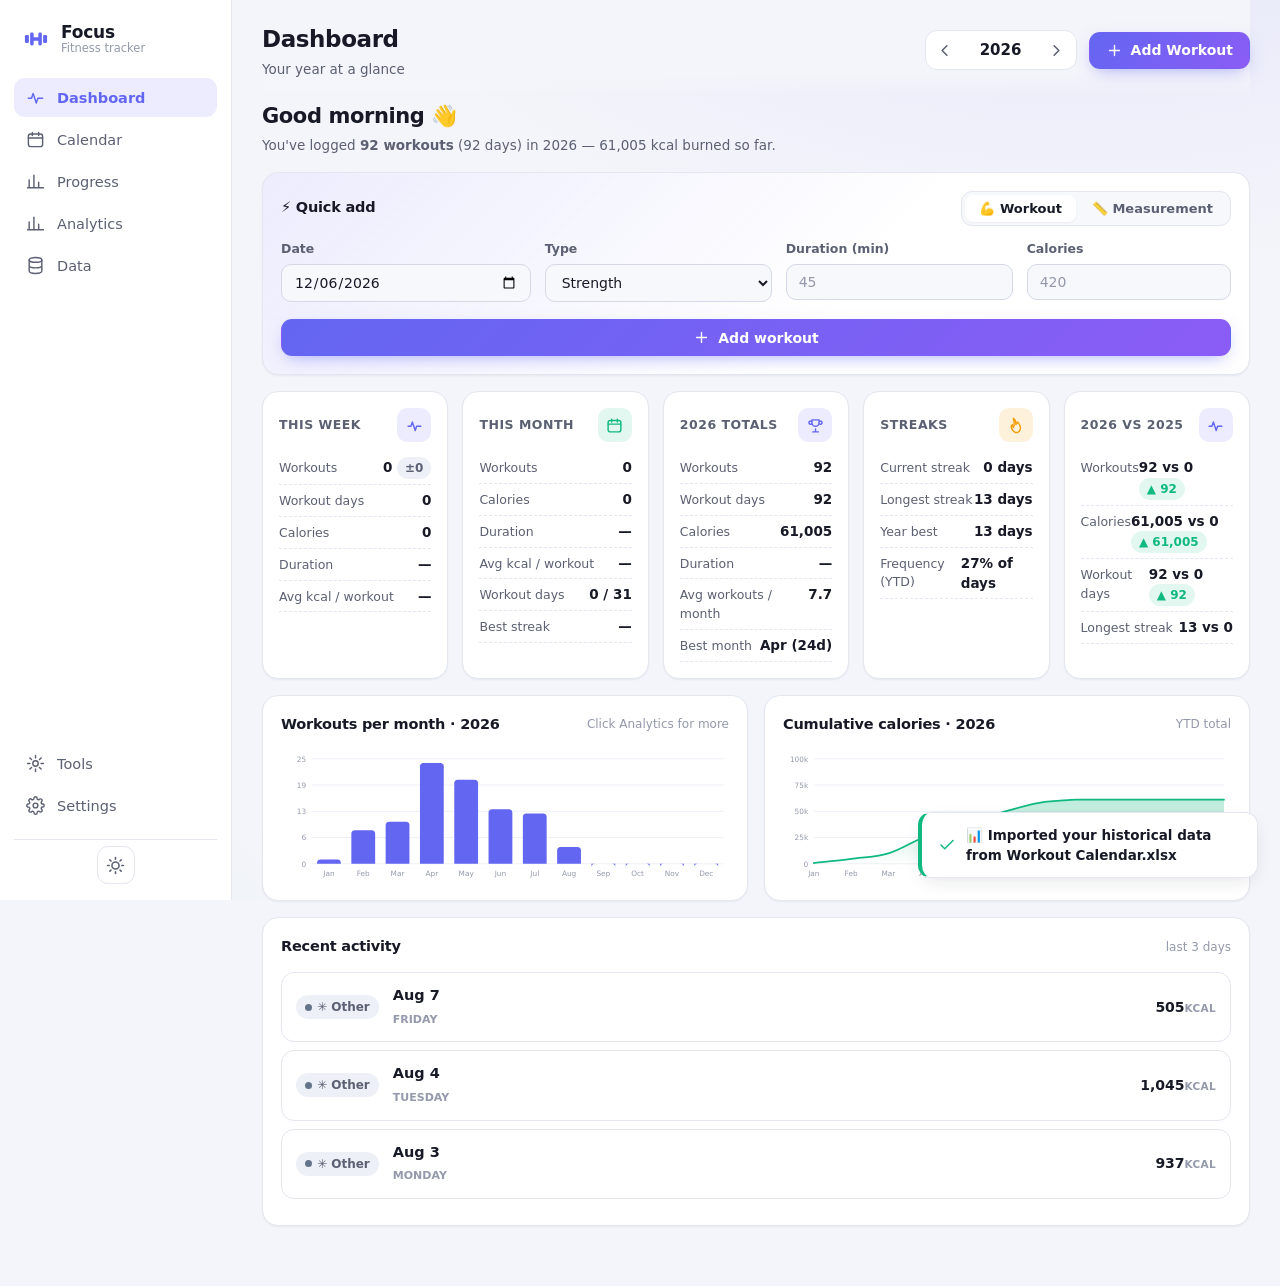
==== commit f500f944: "Add Tools view with BMI calculator and weight converter; tidy sidebar and logo - Remove the Log view" ====
--- a/index.html
+++ b/index.html
@@ -5,7 +5,7 @@
 <meta name="viewport" content="width=device-width, initial-scale=1.0">
 <title>Focus — Workout &amp; Fitness Tracker</title>
 <meta name="description" content="Private, offline workout and fitness tracker. Your data never leaves this device.">
-<link rel="icon" href="data:image/svg+xml,%3Csvg xmlns='http://www.w3.org/2000/svg' viewBox='0 0 32 32'%3E%3Crect width='32' height='32' rx='8' fill='%236366f1'/%3E%3Cpath d='M10.5 10.5l11 11M10.5 21.5l11-11' stroke='%23fff' stroke-width='2.6' stroke-linecap='round'/%3E%3Ccircle cx='8' cy='8' r='3.2' fill='%23fff'/%3E%3Ccircle cx='24' cy='8' r='3.2' fill='%23fff'/%3E%3Ccircle cx='8' cy='24' r='3.2' fill='%23fff'/%3E%3Ccircle cx='24' cy='24' r='3.2' fill='%23fff'/%3E%3C/svg%3E">
+<link rel="icon" href="data:image/svg+xml,%3Csvg xmlns='http://www.w3.org/2000/svg' viewBox='0 0 32 32'%3E%3Crect width='32' height='32' rx='8' fill='%236366f1'/%3E%3Cg transform='translate(4 4)' fill='%23fff'%3E%3Crect x='2.5' y='8.5' width='3.4' height='7' rx='1.2'/%3E%3Crect x='18.1' y='8.5' width='3.4' height='7' rx='1.2'/%3E%3Crect x='7' y='6.5' width='3' height='11' rx='1.2'/%3E%3Crect x='14' y='6.5' width='3' height='11' rx='1.2'/%3E%3Crect x='8.5' y='10.6' width='7' height='2.8' rx='1.4'/%3E%3C/g%3E%3C/svg%3E">
 <link rel="stylesheet" href="app/app.css">
 </head>
 <body data-theme="dark">
@@ -15,7 +15,7 @@
   <aside class="sidebar" id="sidebar">
     <div class="brand">
       <span class="brand-logo" aria-hidden="true">
-        <svg viewBox="0 0 24 24" width="28" height="28"><rect width="24" height="24" rx="7" fill="currentColor"/><path d="M7.5 7.5l9 9M7.5 16.5l9-9" stroke="#fff" stroke-width="1.7" stroke-linecap="round"/><circle cx="5.5" cy="5.5" r="1.9" fill="#fff"/><circle cx="18.5" cy="5.5" r="1.9" fill="#fff"/><circle cx="5.5" cy="18.5" r="1.9" fill="#fff"/><circle cx="18.5" cy="18.5" r="1.9" fill="#fff"/></svg>
+        <svg viewBox="0 0 24 24" width="28" height="28"><rect x="2.5" y="8.5" width="3.4" height="7" rx="1.2" fill="currentColor"/><rect x="18.1" y="8.5" width="3.4" height="7" rx="1.2" fill="currentColor"/><rect x="7" y="6.5" width="3" height="11" rx="1.2" fill="currentColor"/><rect x="14" y="6.5" width="3" height="11" rx="1.2" fill="currentColor"/><rect x="8.5" y="10.6" width="7" height="2.8" rx="1.4" fill="currentColor"/></svg>
       </span>
       <div class="brand-text">
         <strong>Focus</strong>
@@ -32,10 +32,6 @@
         <svg viewBox="0 0 24 24" aria-hidden="true"><rect x="3" y="5" width="18" height="16" rx="3"/><path d="M3 10h18M8 3v4M16 3v4"/></svg>
         <span>Calendar</span>
       </button>
-      <button class="nav-item" data-view="log">
-        <svg viewBox="0 0 24 24" aria-hidden="true"><path d="M8 6h13M8 12h13M8 18h13M3 6h.01M3 12h.01M3 18h.01"/></svg>
-        <span>Log</span>
-      </button>
       <button class="nav-item" data-view="progress">
         <svg viewBox="0 0 24 24" aria-hidden="true"><path d="M4 20V10M10 20V4M16 20v-7M22 20H2"/></svg>
         <span>Progress</span>
@@ -48,6 +44,11 @@
         <svg viewBox="0 0 24 24" aria-hidden="true"><ellipse cx="12" cy="5" rx="8" ry="3"/><path d="M4 5v14c0 1.66 3.58 3 8 3s8-1.34 8-3V5M4 12c0 1.66 3.58 3 8 3s8-1.34 8-3"/></svg>
         <span>Data</span>
       </button>
+      <div class="nav-spacer"></div>
+      <button class="nav-item" data-view="tools">
+        <svg viewBox="0 0 24 24" aria-hidden="true"><circle cx="12" cy="12" r="3.4"/><path d="M12 2v3M12 19v3M4.9 4.9l2.1 2.1M17 17l2.1 2.1M2 12h3M19 12h3M4.9 19.1L7 17M17 7l2.1-2.1"/></svg>
+        <span>Tools</span>
+      </button>
       <button class="nav-item" data-view="settings">
         <svg viewBox="0 0 24 24" aria-hidden="true"><circle cx="12" cy="12" r="3"/><path d="M19.4 15a1.65 1.65 0 0 0 .33 1.82l.06.06a2 2 0 1 1-2.83 2.83l-.06-.06a1.65 1.65 0 0 0-1.82-.33 1.65 1.65 0 0 0-1 1.51V21a2 2 0 1 1-4 0v-.09A1.65 1.65 0 0 0 9 19.4a1.65 1.65 0 0 0-1.82.33l-.06.06a2 2 0 1 1-2.83-2.83l.06-.06a1.65 1.65 0 0 0 .33-1.82 1.65 1.65 0 0 0-1.51-1H3a2 2 0 1 1 0-4h.09A1.65 1.65 0 0 0 4.6 9a1.65 1.65 0 0 0-.33-1.82l-.06-.06a2 2 0 1 1 2.83-2.83l.06.06a1.65 1.65 0 0 0 1.82.33H9a1.65 1.65 0 0 0 1-1.51V3a2 2 0 1 1 4 0v.09a1.65 1.65 0 0 0 1 1.51 1.65 1.65 0 0 0 1.82-.33l.06-.06a2 2 0 1 1 2.83 2.83l-.06.06a1.65 1.65 0 0 0-.33 1.82V9a1.65 1.65 0 0 0 1.51 1H21a2 2 0 1 1 0 4h-.09a1.65 1.65 0 0 0-1.51 1z"/></svg>
         <span>Settings</span>
@@ -59,10 +60,6 @@
         <svg class="icon-moon" viewBox="0 0 24 24" aria-hidden="true"><path d="M21 12.8A9 9 0 1 1 11.2 3a7 7 0 0 0 9.8 9.8z"/></svg>
         <svg class="icon-sun" viewBox="0 0 24 24" aria-hidden="true"><circle cx="12" cy="12" r="4.5"/><path d="M12 2v2M12 20v2M4.9 4.9l1.4 1.4M17.7 17.7l1.4 1.4M2 12h2M20 12h2M4.9 19.1l1.4-1.4M17.7 6.3l1.4-1.4"/></svg>
       </button>
-      <span class="offline-badge" title="100% local — no internet required">
-        <svg viewBox="0 0 24 24" aria-hidden="true"><path d="M12 2a15.3 15.3 0 0 0-5.2 1.2M5 5a12 12 0 0 0-3 8M12 8a12 12 0 0 0-8.5 3.5M8.5 16.5A8 8 0 0 1 12 15.5M12 22a8 8 0 0 0 4.5-1.4M17 17a8 8 0 0 0 3-3M2 2l20 20"/></svg>
-        Local only
-      </span>
     </div>
   </aside>
 
@@ -108,13 +105,9 @@
       <div id="calendarBody"></div>
     </section>
 
-    <!-- Log -->
-    <section class="view" id="view-log" hidden>
-      <div class="log-toolbar">
-        <input class="input search" id="logSearch" type="search" placeholder="🔍 Search types, notes, values…" aria-label="Search activity">
-        <span class="log-count" id="logCount"></span>
-      </div>
-      <div id="logList"></div>
+    <!-- Tools -->
+    <section class="view" id="view-tools" hidden>
+      <div id="toolsBody"></div>
     </section>
 
     <!-- Progress -->
--- a/app/app.css
+++ b/app/app.css
@@ -134,12 +134,7 @@
 .nav-item:hover { background: var(--surface-2); color: var(--text); }
 .nav-item.is-active { background: var(--accent-soft); color: var(--accent); font-weight: 600; }
 
-.sidebar-foot { display: flex; align-items: center; gap: 8px; padding: 6px 8px 0; border-top: 1px solid var(--border); margin-top: 6px; }
-.offline-badge {
-  display: inline-flex; align-items: center; gap: 6px;
-  font-size: 11.5px; color: var(--success); font-weight: 600;
-}
-.offline-badge svg { width: 15px; height: 15px; fill: none; stroke: currentColor; stroke-width: 1.8; }
+.sidebar-foot { display: flex; align-items: center; justify-content: center; gap: 8px; padding: 6px 8px 0; border-top: 1px solid var(--border); margin-top: 6px; }
 
 .main { flex: 1; min-width: 0; padding: 0 30px 60px; max-width: 1480px; margin: 0 auto; }
 
@@ -517,10 +512,24 @@
 .import-drop span { font-size: 12.5px; color: var(--text-faint); }
 .import-drop svg { width: 30px; height: 30px; margin: 0 auto; fill: none; stroke: var(--text-dim); stroke-width: 1.6; }
 
-/* ---------- Log & Settings ---------- */
-.log-toolbar { display: flex; gap: 10px; align-items: center; margin-bottom: 18px; }
-.log-toolbar .search { flex: 1; max-width: 420px; }
-.log-count { font-size: 13px; color: var(--text-faint); font-weight: 600; white-space: nowrap; }
+/* ---------- Tools & Settings ---------- */
+.nav-spacer { flex: 1; }
+.tools-grid { display: grid; grid-template-columns: repeat(2, 1fr); gap: 16px; align-items: start; }
+.input-with-unit { display: flex; gap: 8px; }
+.input-with-unit .input { flex: 1; }
+.input-with-unit .select { width: 86px; flex: 0 0 auto; }
+.bmi-result { display: flex; align-items: center; gap: 14px; margin-top: 6px; background: var(--surface-2); border-radius: 12px; padding: 14px 16px; }
+.bmi-value b { font-size: 30px; font-weight: 800; letter-spacing: -.5px; font-variant-numeric: tabular-nums; }
+.bmi-value span { display: block; font-size: 10.5px; color: var(--text-faint); font-weight: 700; text-transform: uppercase; letter-spacing: .5px; }
+.bmi-cat { font-size: 13.5px; font-weight: 700; padding: 6px 14px; border-radius: 99px; }
+.bmi-cat.ok { background: var(--success-soft); color: var(--success); }
+.bmi-cat.warn { background: var(--warn-soft); color: var(--warn); }
+.bmi-cat.bad { background: var(--danger-soft); color: var(--danger); }
+.bmi-cat.neutral { background: var(--surface-3); color: var(--text-dim); }
+.conv-results { display: flex; flex-direction: column; gap: 8px; margin-top: 6px; }
+.conv-row { display: flex; justify-content: space-between; align-items: center; background: var(--surface-2); border-radius: 11px; padding: 11px 14px; }
+.conv-row span { font-size: 13px; color: var(--text-dim); font-weight: 600; }
+.conv-row b { font-size: 15px; font-variant-numeric: tabular-nums; }
 .settings-grid { display: grid; grid-template-columns: repeat(2, 1fr); gap: 16px; align-items: start; }
 .setting-row { display: flex; justify-content: space-between; align-items: center; gap: 14px; padding: 13px 0 2px; }
 .setting-label b { display: block; font-size: 14px; }
@@ -550,11 +559,11 @@
 }
 @media (max-width: 1100px) {
   .dash-stats { grid-template-columns: repeat(3, minmax(0, 1fr)); }
-  .settings-grid { grid-template-columns: 1fr; }
+  .settings-grid, .tools-grid { grid-template-columns: 1fr; }
 }
 @media (max-width: 1024px) {
   .sidebar { width: 78px; flex: 0 0 78px; padding: 18px 10px 14px; }
-  .brand-text, .nav-item span, .offline-badge { display: none; }
+  .brand-text, .nav-item span { display: none; }
   .nav-item { justify-content: center; padding: 11px; }
   .sidebar-foot { justify-content: center; }
   .main { padding: 0 20px 50px; }
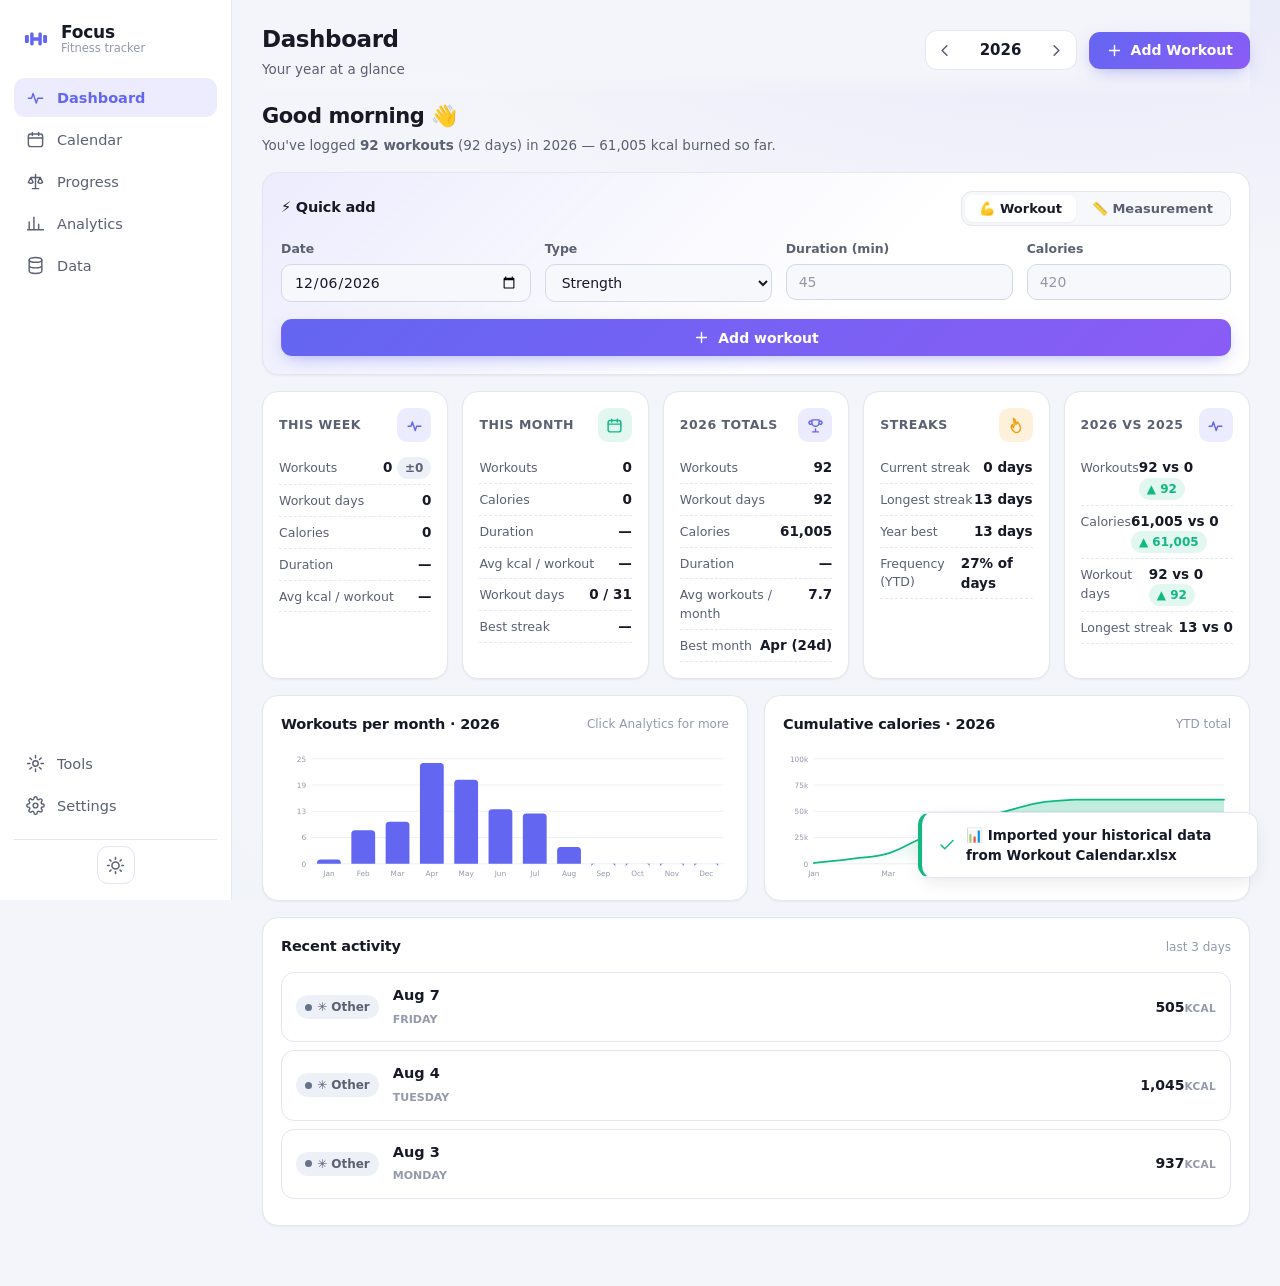
==== commit 0aed78cb: "Enhance Progress view: richer summary, last-5 records, readable chart dates - Give Progress its own " ====
--- a/index.html
+++ b/index.html
@@ -33,7 +33,7 @@
         <span>Calendar</span>
       </button>
       <button class="nav-item" data-view="progress">
-        <svg viewBox="0 0 24 24" aria-hidden="true"><path d="M4 20V10M10 20V4M16 20v-7M22 20H2"/></svg>
+        <svg viewBox="0 0 24 24" aria-hidden="true"><path d="M12 3v18M8 21h8M6 7h12M6 7l-3 6a4 4 0 0 0 6 0L6 7zM18 7l-3 6a4 4 0 0 0 6 0l-3-6z"/></svg>
         <span>Progress</span>
       </button>
       <button class="nav-item" data-view="analytics">
--- a/app/app.css
+++ b/app/app.css
@@ -398,6 +398,7 @@
 .stat-mini .v { font-size: 19px; font-weight: 750; font-variant-numeric: tabular-nums; margin-top: 2px; }
 .stat-mini .v small { font-size: 12px; color: var(--text-faint); font-weight: 600; }
 .stat-mini .trend { font-size: 12px; font-weight: 700; }
+.analysis-title { margin: 16px 0 8px; font-size: 11px; font-weight: 700; color: var(--text-faint); text-transform: uppercase; letter-spacing: .5px; }
 .trend.down-good { color: var(--success); }
 .trend.up-bad { color: var(--danger); }
 .trend.neutral { color: var(--text-faint); }
@@ -435,6 +436,7 @@
   width: 100%; max-width: 520px; padding: 22px;
   animation: pop .2s ease;
 }
+.modal.wide { max-width: 760px; }
 @keyframes pop { from { opacity: 0; transform: scale(.96) translateY(8px); } to { opacity: 1; transform: none; } }
 .modal h2 { margin: 0 0 4px; font-size: 18px; letter-spacing: -.3px; }
 .modal .modal-sub { margin: 0 0 16px; font-size: 13px; color: var(--text-dim); }
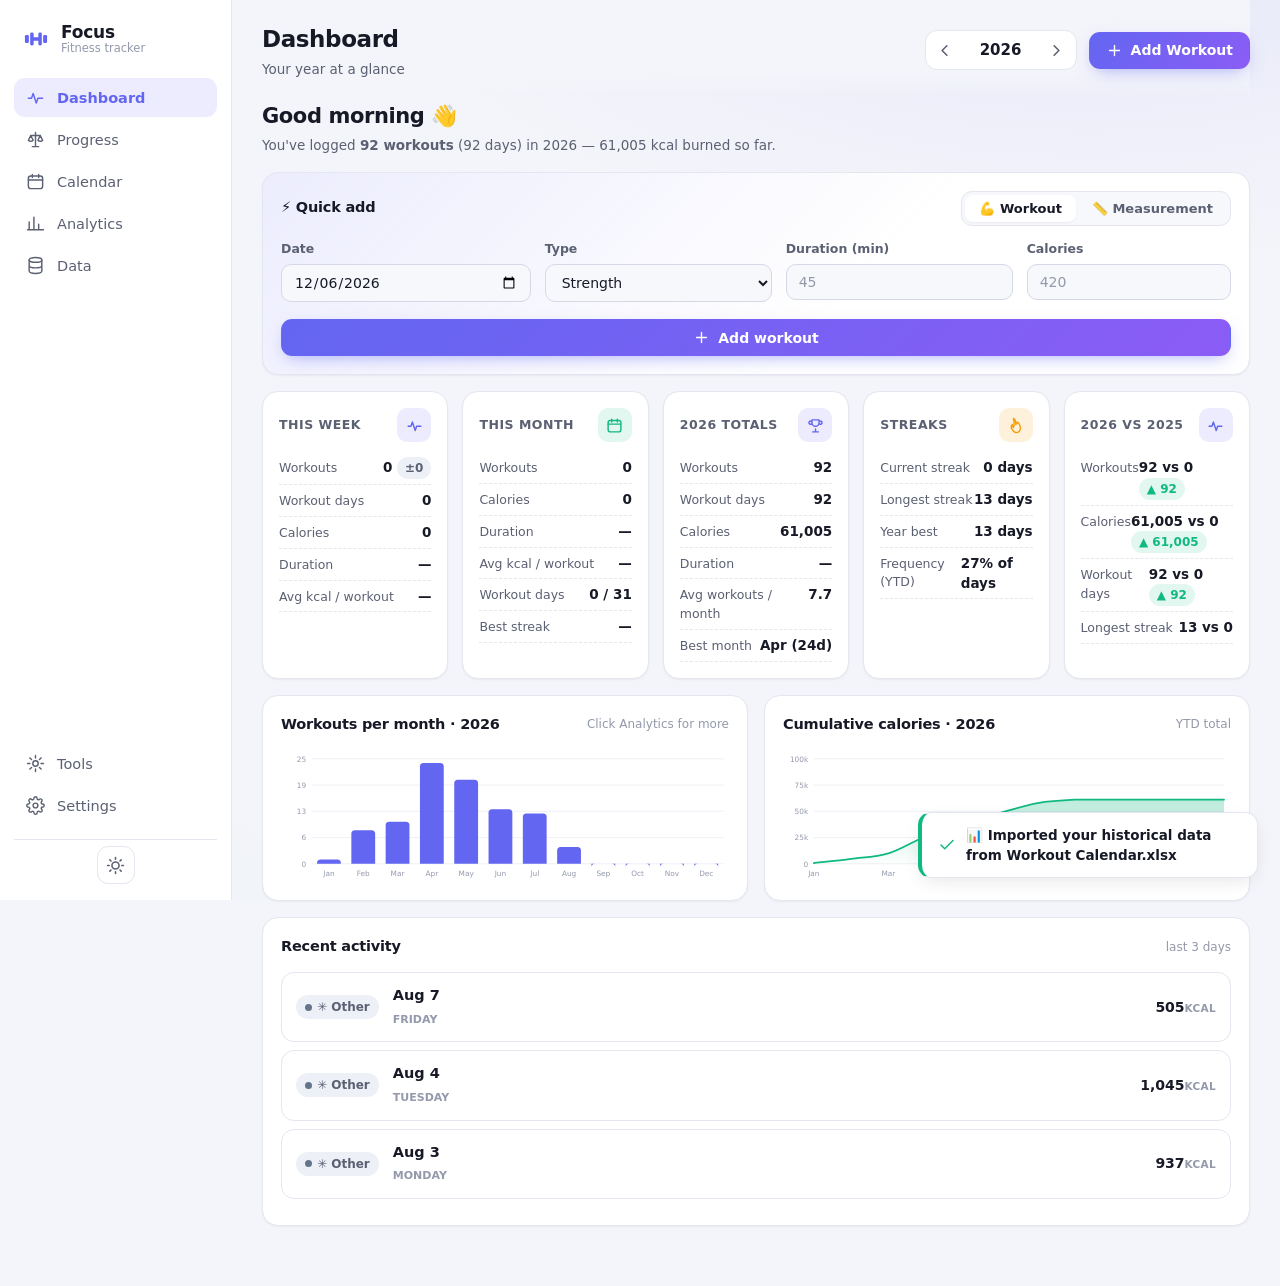
==== commit ac292b8a: "Polish Tools view, reorder nav, separate Progress records - Sidebar order: Progress now sits right a" ====
--- a/index.html
+++ b/index.html
@@ -28,13 +28,13 @@
         <svg viewBox="0 0 24 24" aria-hidden="true"><path d="M3 13h4l2-6 4 12 2-6h6"/></svg>
         <span>Dashboard</span>
       </button>
+      <button class="nav-item" data-view="progress">
+        <svg viewBox="0 0 24 24" aria-hidden="true"><path d="M12 3v18M8 21h8M6 7h12M6 7l-3 6a4 4 0 0 0 6 0L6 7zM18 7l-3 6a4 4 0 0 0 6 0l-3-6z"/></svg>
+        <span>Progress</span>
+      </button>
       <button class="nav-item" data-view="calendar">
         <svg viewBox="0 0 24 24" aria-hidden="true"><rect x="3" y="5" width="18" height="16" rx="3"/><path d="M3 10h18M8 3v4M16 3v4"/></svg>
         <span>Calendar</span>
-      </button>
-      <button class="nav-item" data-view="progress">
-        <svg viewBox="0 0 24 24" aria-hidden="true"><path d="M12 3v18M8 21h8M6 7h12M6 7l-3 6a4 4 0 0 0 6 0L6 7zM18 7l-3 6a4 4 0 0 0 6 0l-3-6z"/></svg>
-        <span>Progress</span>
       </button>
       <button class="nav-item" data-view="analytics">
         <svg viewBox="0 0 24 24" aria-hidden="true"><path d="M4 20V10M10 20V4M16 20v-7M22 20H2"/></svg>
--- a/app/app.css
+++ b/app/app.css
@@ -392,6 +392,7 @@
 
 /* ---------- Progress ---------- */
 .progress-head { display: flex; align-items: center; justify-content: space-between; gap: 14px; margin-bottom: 18px; flex-wrap: wrap; }
+#progressTable { margin-top: 22px; }
 .stat-mini-grid { display: grid; grid-template-columns: repeat(2, 1fr); gap: 10px; }
 .stat-mini { background: var(--surface-2); border-radius: 12px; padding: 11px 13px; }
 .stat-mini .l { font-size: 11px; color: var(--text-faint); font-weight: 700; text-transform: uppercase; letter-spacing: .4px; }
@@ -520,18 +521,23 @@
 .input-with-unit { display: flex; gap: 8px; }
 .input-with-unit .input { flex: 1; }
 .input-with-unit .select { width: 86px; flex: 0 0 auto; }
-.bmi-result { display: flex; align-items: center; gap: 14px; margin-top: 6px; background: var(--surface-2); border-radius: 12px; padding: 14px 16px; }
-.bmi-value b { font-size: 30px; font-weight: 800; letter-spacing: -.5px; font-variant-numeric: tabular-nums; }
-.bmi-value span { display: block; font-size: 10.5px; color: var(--text-faint); font-weight: 700; text-transform: uppercase; letter-spacing: .5px; }
-.bmi-cat { font-size: 13.5px; font-weight: 700; padding: 6px 14px; border-radius: 99px; }
+.bmi-result { display: flex; align-items: center; justify-content: space-between; flex-wrap: wrap; gap: 14px; margin-top: 6px; background: var(--surface-2); border-radius: 12px; padding: 14px 18px; }
+.bmi-value b { font-size: 34px; font-weight: 800; letter-spacing: -.5px; font-variant-numeric: tabular-nums; line-height: 1; }
+.bmi-value span { display: block; font-size: 10.5px; color: var(--text-faint); font-weight: 700; text-transform: uppercase; letter-spacing: .5px; margin-top: 3px; }
+.bmi-cat-wrap { text-align: right; }
+.bmi-cat { font-size: 14px; font-weight: 700; padding: 7px 16px; border-radius: 99px; }
 .bmi-cat.ok { background: var(--success-soft); color: var(--success); }
 .bmi-cat.warn { background: var(--warn-soft); color: var(--warn); }
 .bmi-cat.bad { background: var(--danger-soft); color: var(--danger); }
 .bmi-cat.neutral { background: var(--surface-3); color: var(--text-dim); }
+.bmi-desc { font-size: 12px; color: var(--text-dim); margin-top: 5px; font-weight: 500; }
+.bmi-note { margin: 12px 2px 0; font-size: 12px; color: var(--text-faint); line-height: 1.5; }
 .conv-results { display: flex; flex-direction: column; gap: 8px; margin-top: 6px; }
 .conv-row { display: flex; justify-content: space-between; align-items: center; background: var(--surface-2); border-radius: 11px; padding: 11px 14px; }
 .conv-row span { font-size: 13px; color: var(--text-dim); font-weight: 600; }
 .conv-row b { font-size: 15px; font-variant-numeric: tabular-nums; }
+.conv-row.source { background: var(--accent-soft); }
+.conv-row.source span { color: var(--accent); font-weight: 700; }
 .settings-grid { display: grid; grid-template-columns: repeat(2, 1fr); gap: 16px; align-items: start; }
 .setting-row { display: flex; justify-content: space-between; align-items: center; gap: 14px; padding: 13px 0 2px; }
 .setting-label b { display: block; font-size: 14px; }
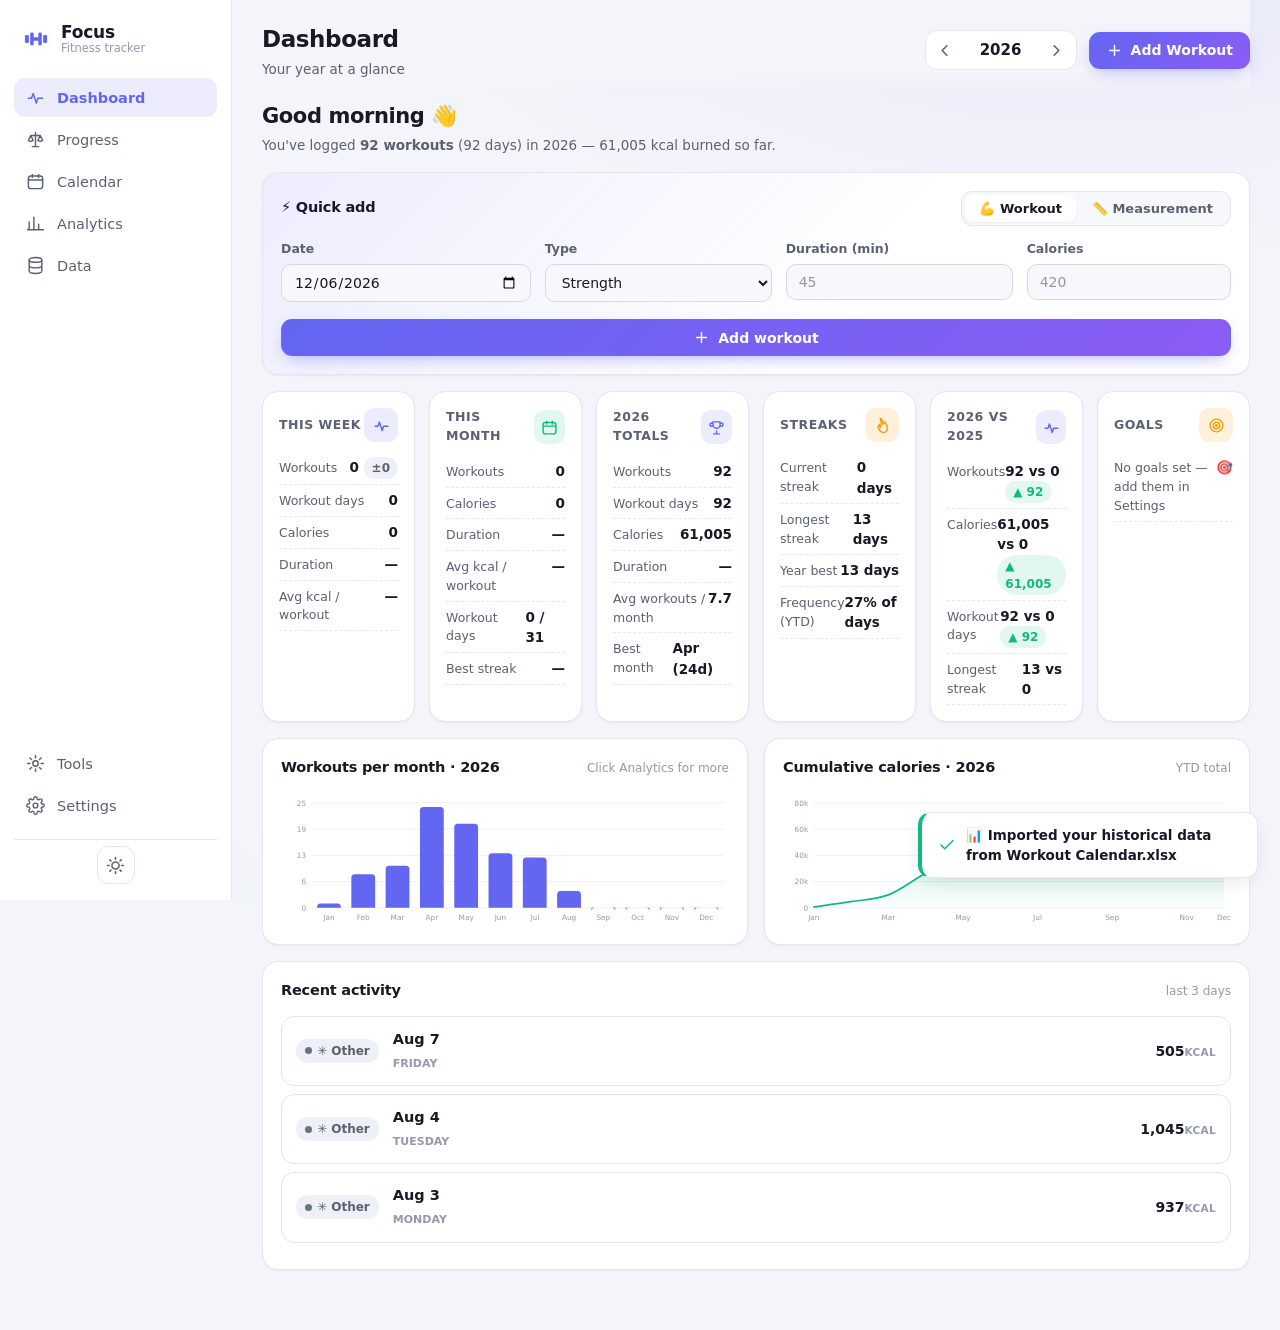
==== commit 387f4a17: "Rework Analytics layout, highlight current month, tidy topbar - Analytics: the main grid now holds 6" ====
--- a/index.html
+++ b/index.html
@@ -70,7 +70,7 @@
         <h1 class="page-title" id="pageTitle">Dashboard</h1>
         <p class="page-subtitle" id="pageSubtitle">Your year at a glance</p>
       </div>
-      <div class="topbar-right">
+      <div class="topbar-right" id="topbarRight">
         <div class="year-picker" role="group" aria-label="Select year">
           <button class="icon-btn" id="yearPrev" title="Previous year" aria-label="Previous year">
             <svg viewBox="0 0 24 24" aria-hidden="true"><path d="M15 18l-6-6 6-6"/></svg>
--- a/app/app.css
+++ b/app/app.css
@@ -319,7 +319,7 @@
 .weekdays span { font-size: 11px; font-weight: 700; color: var(--text-faint); text-align: center; text-transform: uppercase; }
 .day-cell {
   min-height: 74px; border-radius: 12px; border: 1px solid var(--border);
-  background: var(--surface-2); padding: 7px; cursor: pointer;
+  background: var(--surface-2); padding: 7px; cursor: pointer; position: relative;
   display: flex; flex-direction: column; gap: 4px;
   transition: transform .12s, border-color .15s;
 }
@@ -338,6 +338,21 @@
 .day-cell.lvl-3 .kcal, .day-cell.lvl-4 .kcal { color: #fff; }
 .day-cell.selected { outline: 2px solid var(--accent); outline-offset: 1px; }
 .day-cell .mini-bar { height: 4px; border-radius: 3px; margin-top: auto; }
+/* Daily-goal days get a gold ring + a small check badge. */
+.day-cell.goal-hit { border-color: var(--warn); }
+.day-cell .goal-check { position: absolute; top: 4px; right: 4px; width: 14px; height: 14px; border-radius: 50%; background: var(--warn); color: #fff; font-size: 9.5px; font-weight: 800; line-height: 14px; text-align: center; box-shadow: 0 1px 4px rgba(0, 0, 0, .28); }
+.goal-chip { display: inline-block; font-size: 10.5px; font-weight: 700; color: var(--warn); background: var(--warn-soft); border-radius: 99px; padding: 2px 8px; margin-left: 6px; }
+.cur-chip { display: inline-block; font-size: 10px; font-weight: 800; color: var(--accent); background: var(--accent-soft); border-radius: 99px; padding: 2px 8px; margin-left: 6px; text-transform: uppercase; letter-spacing: .4px; }
+/* Current month in the year heat-grid gets an accent ring + glow. */
+.month-card.is-current { border-color: var(--accent); box-shadow: 0 0 0 1px var(--accent), 0 8px 22px -10px var(--accent); }
+.goal-summary { margin: 4px 0 10px; font-size: 12.5px; }
+.goal-hit-count { color: var(--warn); font-weight: 700; }
+.goal-miss { color: var(--text-faint); }
+.goal-block { display: flex; flex-direction: column; gap: 4px; background: var(--surface-2); border-radius: 10px; padding: 8px 10px; }
+.goal-row { display: flex; justify-content: space-between; align-items: center; font-size: 12.5px; }
+.goal-row span { color: var(--text-dim); }
+.goal-row b { font-variant-numeric: tabular-nums; }
+.goal-row.ok b { color: var(--success); }
 
 /* Day popover */
 .day-panel { display: flex; flex-direction: column; gap: 10px; }
@@ -491,6 +506,16 @@
 .bars-compare { display: flex; flex-direction: column; gap: 7px; }
 .bars-row { display: grid; grid-template-columns: 92px 1fr; gap: 10px; align-items: center; }
 .bars-row .bl { font-size: 12px; font-weight: 700; color: var(--text-dim); text-align: right; }
+.span2 { grid-column: 1 / -1; }
+/* Analytics: workout-type rows (horizontal bars). */
+.type-bar-row { margin-bottom: 11px; }
+.type-bar-row:last-child { margin-bottom: 2px; }
+.tbr-head { display: flex; justify-content: space-between; align-items: baseline; font-size: 12.5px; margin-bottom: 5px; }
+.tbr-head span { font-weight: 600; }
+.tbr-head b { font-variant-numeric: tabular-nums; }
+.tbr-head em { font-style: normal; color: var(--text-faint); font-weight: 600; }
+.tbr-track { height: 9px; background: var(--surface-3); border-radius: 99px; overflow: hidden; }
+.tbr-track span { display: block; height: 100%; border-radius: 99px; min-width: 3px; transition: width .6s cubic-bezier(.22, 1, .36, 1); }
 .bars-track { display: flex; gap: 6px; flex-direction: column; }
 .bars-track .bt { display: flex; align-items: center; gap: 8px; }
 .bars-track .bt .bw { flex: 1; background: var(--surface-2); border-radius: 5px; height: 12px; overflow: hidden; }
@@ -539,6 +564,10 @@
 .conv-row.source { background: var(--accent-soft); }
 .conv-row.source span { color: var(--accent); font-weight: 700; }
 .settings-grid { display: grid; grid-template-columns: repeat(2, 1fr); gap: 16px; align-items: start; }
+.goal-form { display: grid; grid-template-columns: repeat(auto-fit, minmax(150px, 1fr)); gap: 12px; margin: 14px 0 16px; }
+.goal-form .goal-field label { display: block; font-size: 12px; font-weight: 600; color: var(--text-dim); margin-bottom: 6px; }
+.goal-actions { display: flex; align-items: flex-end; }
+.suffix { align-self: stretch; display: inline-flex; align-items: center; font-size: 12px; font-weight: 700; color: var(--text-faint); background: var(--surface-3); border-radius: 10px; padding: 0 12px; }
 .setting-row { display: flex; justify-content: space-between; align-items: center; gap: 14px; padding: 13px 0 2px; }
 .setting-label b { display: block; font-size: 14px; }
 .setting-label span { font-size: 12.5px; color: var(--text-dim); }
@@ -551,7 +580,7 @@
 .dash-greeting p { margin: 3px 0 0; font-size: 13.5px; color: var(--text-dim); }
 #dashGrid { display: grid; gap: 16px; }
 .dash-stats {
-  display: grid; grid-template-columns: repeat(5, minmax(0, 1fr)); gap: 14px;
+  display: grid; grid-template-columns: repeat(6, minmax(0, 1fr)); gap: 14px;
   max-width: 1320px; width: 100%; margin: 0 auto;
 }
 .dash-stats .stat { padding: 16px; }
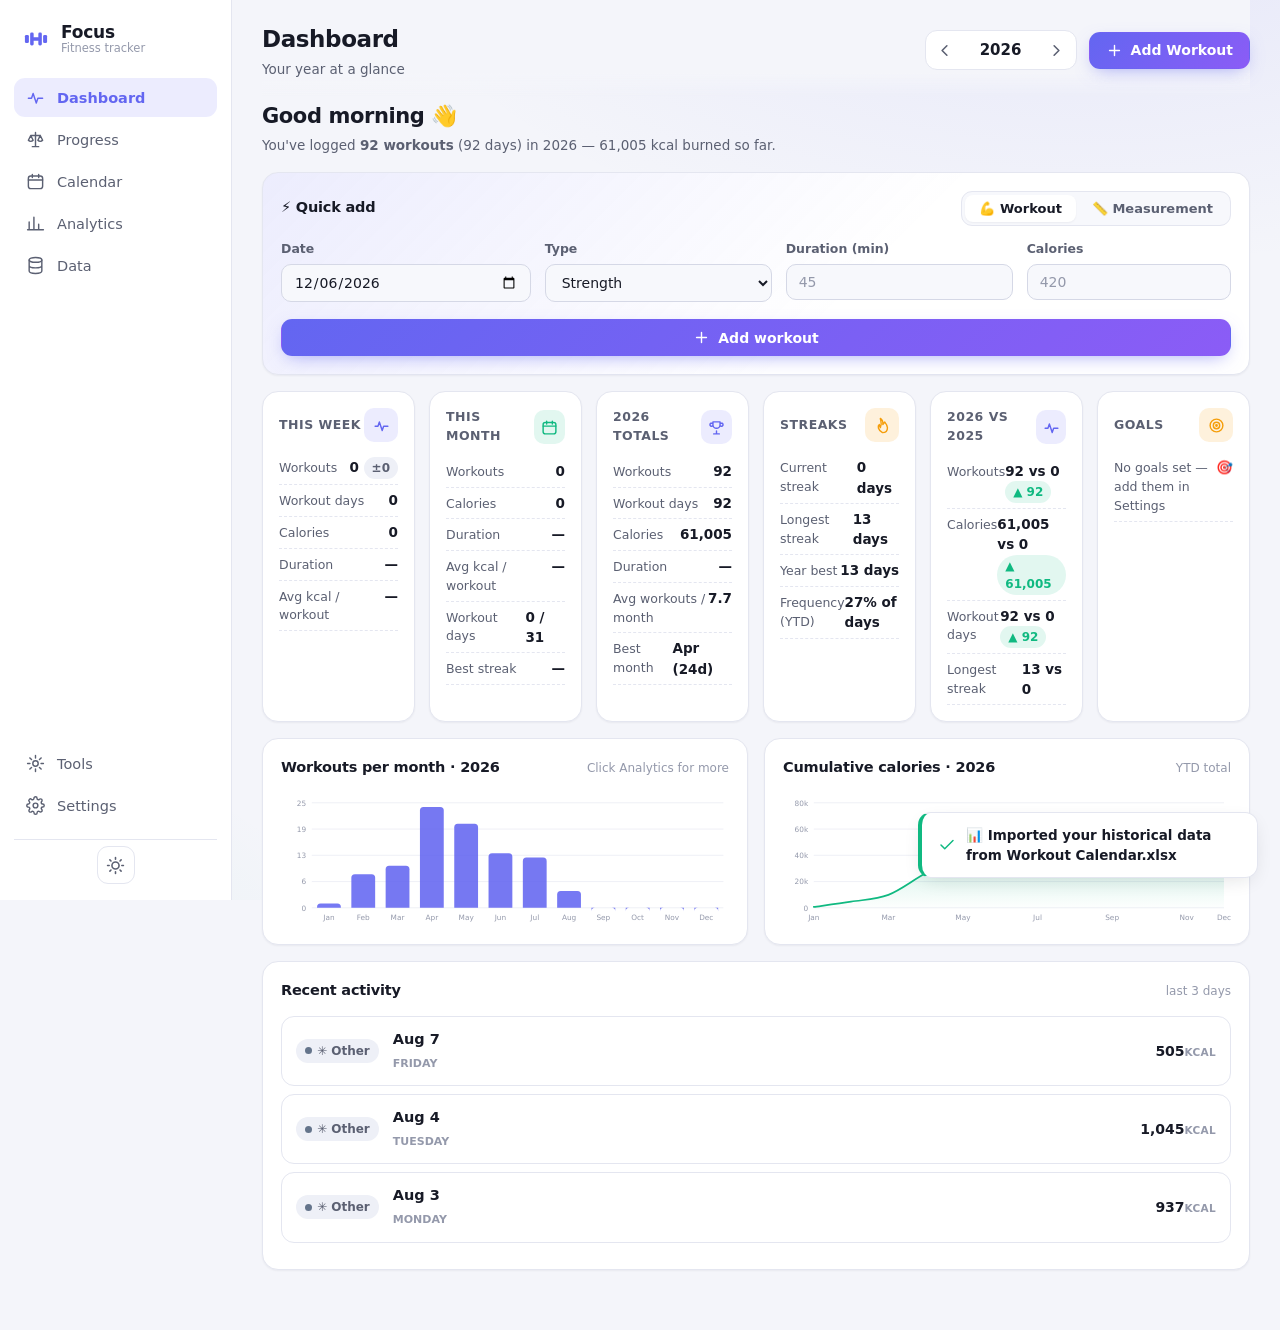
==== commit 4d657f44: "Redesign Data view into a Data & Backup center with a human-first Excel system - New workbook: Overv" ====
--- a/index.html
+++ b/index.html
@@ -146,11 +146,13 @@
 <div class="tooltip" id="chartTooltip" hidden></div>
 
 <script src="app/xlsx.full.min.js"></script>
+<script src="app/lib/jspdf.umd.min.js"></script>
 <script src="app/seed-data.js"></script>
 <script src="app/store.js"></script>
 <script src="app/stats.js"></script>
 <script src="app/charts.js"></script>
 <script src="app/excel.js"></script>
+<script src="app/pdf.js"></script>
 <script src="app/ui.js"></script>
 <script src="app/app.js"></script>
 </body>
--- a/app/app.css
+++ b/app/app.css
@@ -24,6 +24,7 @@
   --danger-soft: rgba(239, 68, 68, .12);
   --warn: #f59e0b;
   --warn-soft: rgba(245, 158, 11, .14);
+  --info-soft: rgba(14, 165, 233, .12);
   --info: #0ea5e9;
   --shadow-sm: 0 1px 2px rgba(23, 26, 38, .05);
   --shadow-md: 0 6px 20px -6px rgba(23, 26, 38, .14);
@@ -64,6 +65,7 @@
   --danger-soft: rgba(248, 113, 113, .13);
   --warn: #fbbf24;
   --warn-soft: rgba(251, 191, 36, .13);
+  --info-soft: rgba(56, 189, 248, .14);
   --info: #38bdf8;
   --shadow-sm: 0 1px 2px rgba(0, 0, 0, .3);
   --shadow-md: 0 8px 24px -8px rgba(0, 0, 0, .5);
@@ -291,10 +293,13 @@
 }
 .month-card { cursor: pointer; transition: transform .15s, border-color .15s, box-shadow .15s; }
 .month-card:hover { transform: translateY(-2px); border-color: var(--accent); box-shadow: var(--shadow-md); }
-.month-head { display: flex; justify-content: space-between; align-items: baseline; margin-bottom: 10px; }
-.month-head strong { font-size: 13.5px; }
-.month-head span { font-size: 12px; color: var(--accent); font-weight: 700; }
+.month-head { display: flex; justify-content: space-between; align-items: baseline; gap: 8px; margin-bottom: 10px; }
+.month-head strong { font-size: 13.5px; white-space: nowrap; min-width: 0; overflow: hidden; text-overflow: ellipsis; }
+.month-head span { font-size: 12px; color: var(--accent); font-weight: 700; white-space: nowrap; }
 .month-head span.rest { color: var(--text-faint); font-weight: 600; }
+/* Status emojis pinned to the bottom-right of each month card. */
+.month-foot { display: flex; justify-content: flex-end; align-items: center; gap: 6px; margin-top: 8px; min-height: 20px; }
+.best-chip { font-size: 10.5px; font-weight: 700; color: var(--warn); background: var(--warn-soft); border-radius: 99px; padding: 2px 8px; }
 .heat { display: grid; grid-template-columns: repeat(7, 1fr); gap: 4px; }
 .heat .day {
   aspect-ratio: 1; border-radius: 4px;
@@ -311,6 +316,8 @@
 .heat .day.lvl-4 { background: var(--heat-4); }
 .heat .day.has-workout { color: #fff; font-weight: 700; border: 0; }
 .heat .day.today { outline: 2px solid var(--accent); outline-offset: 1px; }
+/* Best day of the year (most calories) — subtle inner accent ring. */
+.heat .day.best-day { box-shadow: inset 0 0 0 1.5px var(--accent); }
 
 /* Month detail view */
 .month-detail { display: grid; grid-template-columns: 1fr 340px; gap: 18px; align-items: start; }
@@ -337,13 +344,14 @@
 .day-cell .kcal { font-size: 10.5px; font-weight: 700; color: var(--accent); }
 .day-cell.lvl-3 .kcal, .day-cell.lvl-4 .kcal { color: #fff; }
 .day-cell.selected { outline: 2px solid var(--accent); outline-offset: 1px; }
+/* Best day of the month (most calories) — subtle inner accent ring. */
+.day-cell.best-day { box-shadow: inset 0 0 0 1.5px var(--accent); }
 .day-cell .mini-bar { height: 4px; border-radius: 3px; margin-top: auto; }
 /* Daily-goal days get a gold ring + a small check badge. */
 .day-cell.goal-hit { border-color: var(--warn); }
 .day-cell .goal-check { position: absolute; top: 4px; right: 4px; width: 14px; height: 14px; border-radius: 50%; background: var(--warn); color: #fff; font-size: 9.5px; font-weight: 800; line-height: 14px; text-align: center; box-shadow: 0 1px 4px rgba(0, 0, 0, .28); }
-.goal-chip { display: inline-block; font-size: 10.5px; font-weight: 700; color: var(--warn); background: var(--warn-soft); border-radius: 99px; padding: 2px 8px; margin-left: 6px; }
-.cur-chip { display: inline-block; font-size: 10px; font-weight: 800; color: var(--accent); background: var(--accent-soft); border-radius: 99px; padding: 2px 8px; margin-left: 6px; text-transform: uppercase; letter-spacing: .4px; }
-/* Current month in the year heat-grid gets an accent ring + glow. */
+.goal-chip { display: inline-block; font-size: 10.5px; font-weight: 700; color: var(--warn); background: var(--warn-soft); border-radius: 99px; padding: 2px 8px; }
+/* Current month in the year heat-grid gets a colored border + glow only. */
 .month-card.is-current { border-color: var(--accent); box-shadow: 0 0 0 1px var(--accent), 0 8px 22px -10px var(--accent); }
 .goal-summary { margin: 4px 0 10px; font-size: 12.5px; }
 .goal-hit-count { color: var(--warn); font-weight: 700; }
@@ -526,10 +534,60 @@
 .data-card { margin-bottom: 18px; }
 .data-card h3 { margin: 0 0 4px; }
 .data-card .desc { margin: 0 0 14px; font-size: 13px; color: var(--text-dim); }
-.data-stats { display: grid; grid-template-columns: repeat(4, 1fr); gap: 12px; margin-bottom: 18px; }
+.data-stats { display: grid; grid-template-columns: repeat(4, 1fr); gap: 12px; margin-bottom: 12px; }
 .data-stats .s { background: var(--surface); border: 1px solid var(--border); border-radius: 14px; padding: 15px; }
 .data-stats .s b { display: block; font-size: 22px; font-variant-numeric: tabular-nums; }
 .data-stats .s span { font-size: 12px; color: var(--text-faint); font-weight: 700; text-transform: uppercase; letter-spacing: .4px; }
+
+/* Data & Backup center */
+.data-grid { display: grid; grid-template-columns: 1.15fr .85fr; gap: 18px; margin-bottom: 18px; }
+.data-card { margin-bottom: 18px; }
+.data-card-head { display: flex; align-items: flex-start; gap: 12px; margin-bottom: 14px; }
+.data-card-head .stat-icon {
+  width: 40px; height: 40px; flex: 0 0 auto; border-radius: 12px; display: flex;
+  align-items: center; justify-content: center; background: var(--accent-soft); color: var(--accent);
+}
+.data-card-head .stat-icon svg { width: 20px; height: 20px; fill: none; stroke: currentColor; stroke-width: 1.8; }
+.data-card-head h3 { margin: 0; font-size: 15.5px; }
+.data-card-head .desc { margin: 2px 0 0; font-size: 12px; color: var(--text-faint); }
+.data-foot { margin: 10px 0 0; font-size: 12px; color: var(--text-faint); }
+.data-foot b { color: var(--text-dim); }
+.data-status { display: grid; grid-template-columns: repeat(2, 1fr); gap: 10px; }
+.data-status .st { background: var(--surface-2); border: 1px solid var(--border); border-radius: 12px; padding: 12px 14px; }
+.data-status .st b { display: block; font-size: 14.5px; font-variant-numeric: tabular-nums; }
+.data-status .st span { font-size: 10.5px; color: var(--text-faint); font-weight: 700; text-transform: uppercase; letter-spacing: .4px; }
+.export-btns { display: flex; gap: 10px; flex-wrap: wrap; }
+.export-btns .btn { min-width: 150px; justify-content: center; }
+.export-sub { display: flex; align-items: center; gap: 8px; margin-top: 12px; flex-wrap: wrap; }
+.export-sub > span { font-size: 11px; color: var(--text-faint); font-weight: 700; text-transform: uppercase; letter-spacing: .4px; margin-right: 2px; }
+.import-grid { display: grid; grid-template-columns: 1fr 1fr; gap: 14px; }
+.card.safety { border-color: var(--success-soft); background: linear-gradient(180deg, var(--success-soft), transparent 130%); }
+.card.advanced { opacity: .96; }
+.adv-row { display: flex; align-items: center; justify-content: space-between; gap: 16px; padding: 12px 0; border-top: 1px solid var(--border); }
+.adv-row:first-of-type { border-top: 0; }
+.adv-row b { font-size: 13.5px; }
+.adv-row .desc { margin: 3px 0 0; font-size: 12px; color: var(--text-faint); }
+.adv-row.danger b { color: var(--danger); }
+
+/* PDF report modal */
+.pdf-opts { display: grid; grid-template-columns: 1fr 1fr; gap: 12px; margin: 4px 0 10px; }
+.pdf-opts label { font-size: 11px; font-weight: 700; color: var(--text-faint); text-transform: uppercase; letter-spacing: .4px; display: flex; flex-direction: column; gap: 6px; }
+.pdf-opts .select, .pdf-opts select { width: 100%; }
+
+/* Import preview: per-kind breakdown */
+.imp-kind { display: flex; flex-direction: column; gap: 8px; margin: 10px 0 14px; }
+.imp-kind .ik { display: flex; align-items: center; gap: 8px; background: var(--surface-2); border: 1px solid var(--border); border-radius: 12px; padding: 10px 14px; }
+.imp-kind .ik span { font-size: 12.5px; font-weight: 700; margin-right: auto; }
+.imp-kind .ik b { font-size: 12.5px; font-variant-numeric: tabular-nums; padding: 3px 9px; border-radius: 99px; }
+.imp-kind .ik b.add { color: var(--success); background: var(--success-soft); }
+.imp-kind .ik b.upd { color: var(--info); background: var(--info-soft); }
+.imp-kind .ik b.same { color: var(--text-faint); background: var(--surface-3); }
+.imp-kind .ik b.bad { color: var(--danger); background: var(--danger-soft); }
+.imp-errors { background: var(--danger-soft); border: 1px solid var(--danger); border-radius: 12px; padding: 10px 14px; margin: 0 0 12px; }
+.imp-errors b { font-size: 12.5px; color: var(--danger); }
+.imp-errors ul { margin: 6px 0 0; padding-left: 18px; font-size: 12px; color: var(--text-dim); }
+.imp-errors ul li { margin: 2px 0; }
+.imp-errors > span { font-size: 11.5px; color: var(--text-faint); }
 .import-drop {
   border: 2px dashed var(--border-strong); border-radius: var(--radius);
   padding: 26px; text-align: center; cursor: pointer;
@@ -616,6 +674,10 @@
   .form-grid { grid-template-columns: 1fr; }
   .day-actions { flex-direction: column; }
   .data-stats { grid-template-columns: repeat(2, 1fr); }
+  .data-grid { grid-template-columns: 1fr; }
+  .data-status { grid-template-columns: repeat(2, 1fr); }
+  .import-grid { grid-template-columns: 1fr; }
+  .pdf-opts { grid-template-columns: 1fr; }
   .imp-report { grid-template-columns: repeat(2, 1fr); }
   .month-grid { grid-template-columns: repeat(2, 1fr); }
   .dash-greeting h2 { font-size: 18px; }
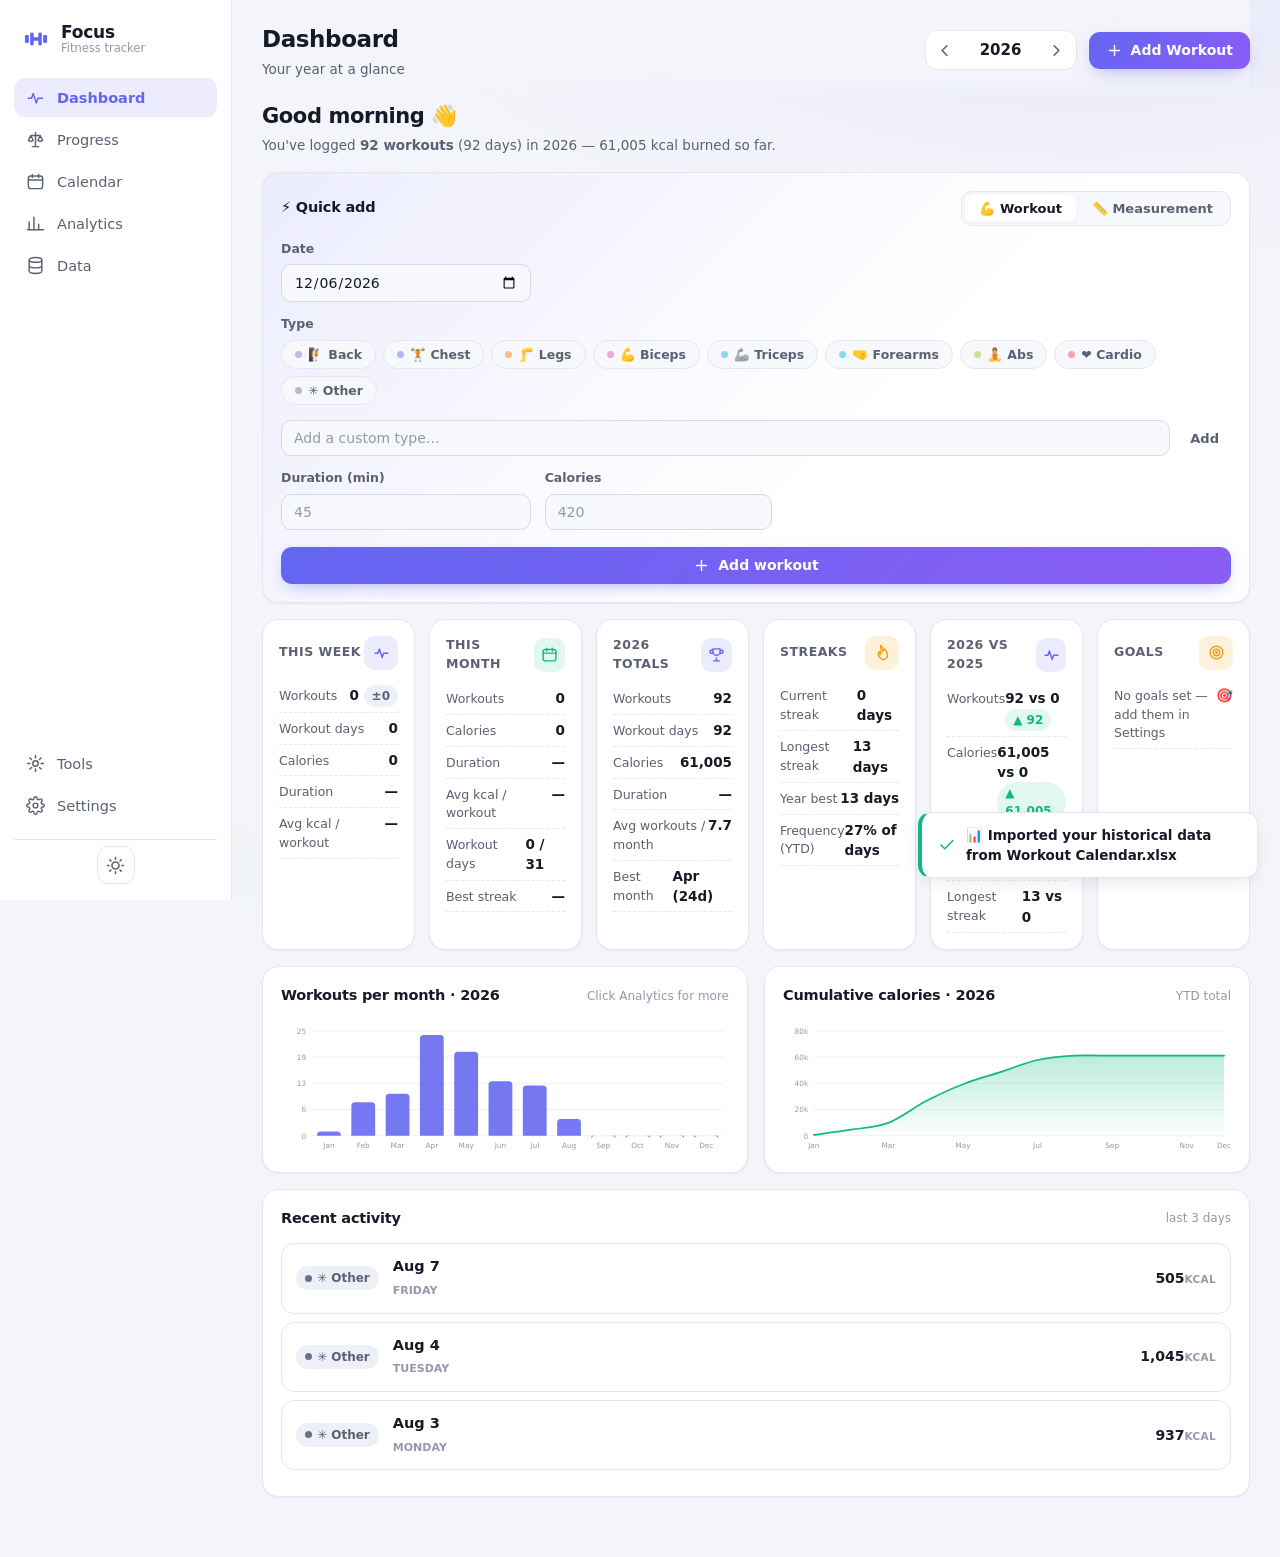
==== commit f805c6e0: "Set browser tab title to Focus-Workout-Tracker Generated with Codebuff 🤖 Co-Authored-By: Codebuff <n" ====
--- a/index.html
+++ b/index.html
@@ -3,7 +3,7 @@
 <head>
 <meta charset="UTF-8">
 <meta name="viewport" content="width=device-width, initial-scale=1.0">
-<title>Focus — Workout &amp; Fitness Tracker</title>
+<title>Focus-Workout-Tracker</title>
 <meta name="description" content="Private, offline workout and fitness tracker. Your data never leaves this device.">
 <link rel="icon" href="data:image/svg+xml,%3Csvg xmlns='http://www.w3.org/2000/svg' viewBox='0 0 32 32'%3E%3Crect width='32' height='32' rx='8' fill='%236366f1'/%3E%3Cg transform='translate(4 4)' fill='%23fff'%3E%3Crect x='2.5' y='8.5' width='3.4' height='7' rx='1.2'/%3E%3Crect x='18.1' y='8.5' width='3.4' height='7' rx='1.2'/%3E%3Crect x='7' y='6.5' width='3' height='11' rx='1.2'/%3E%3Crect x='14' y='6.5' width='3' height='11' rx='1.2'/%3E%3Crect x='8.5' y='10.6' width='7' height='2.8' rx='1.4'/%3E%3C/g%3E%3C/svg%3E">
 <link rel="stylesheet" href="app/app.css">
--- a/app/app.css
+++ b/app/app.css
@@ -79,6 +79,18 @@
   --tooltip-text: #171a26;
 }
 
+/* ---------- Accent colors (picked in Settings > Appearance) ---------- */
+html[data-accent="violet"] { --accent: #6366f1; --accent-2: #8b5cf6; --accent-soft: rgba(99, 102, 241, .12); --heat-1: rgba(99, 102, 241, .16); --heat-2: rgba(99, 102, 241, .38); --heat-3: rgba(99, 102, 241, .62); --heat-4: rgba(99, 102, 241, .88); }
+html[data-accent="violet"][data-theme="dark"] { --accent: #818cf8; --accent-2: #a78bfa; --accent-soft: rgba(129, 140, 248, .14); --heat-1: rgba(129, 140, 248, .18); --heat-2: rgba(129, 140, 248, .4); --heat-3: rgba(129, 140, 248, .65); --heat-4: rgba(129, 140, 248, .92); }
+html[data-accent="orange"] { --accent: #f97316; --accent-2: #f59e0b; --accent-soft: rgba(249, 115, 22, .12); --heat-1: rgba(249, 115, 22, .16); --heat-2: rgba(249, 115, 22, .38); --heat-3: rgba(249, 115, 22, .62); --heat-4: rgba(249, 115, 22, .88); }
+html[data-accent="orange"][data-theme="dark"] { --accent: #fb923c; --accent-2: #fbbf24; --accent-soft: rgba(251, 146, 60, .14); --heat-1: rgba(251, 146, 60, .18); --heat-2: rgba(251, 146, 60, .4); --heat-3: rgba(251, 146, 60, .65); --heat-4: rgba(251, 146, 60, .92); }
+html[data-accent="green"] { --accent: #16a34a; --accent-2: #22c55e; --accent-soft: rgba(22, 163, 74, .12); --heat-1: rgba(22, 163, 74, .16); --heat-2: rgba(22, 163, 74, .38); --heat-3: rgba(22, 163, 74, .62); --heat-4: rgba(22, 163, 74, .88); }
+html[data-accent="green"][data-theme="dark"] { --accent: #4ade80; --accent-2: #86efac; --accent-soft: rgba(74, 222, 128, .13); --heat-1: rgba(74, 222, 128, .18); --heat-2: rgba(74, 222, 128, .4); --heat-3: rgba(74, 222, 128, .65); --heat-4: rgba(74, 222, 128, .92); }
+html[data-accent="red"] { --accent: #ef4444; --accent-2: #f43f5e; --accent-soft: rgba(239, 68, 68, .12); --heat-1: rgba(239, 68, 68, .16); --heat-2: rgba(239, 68, 68, .38); --heat-3: rgba(239, 68, 68, .62); --heat-4: rgba(239, 68, 68, .88); }
+html[data-accent="red"][data-theme="dark"] { --accent: #f87171; --accent-2: #fb7185; --accent-soft: rgba(248, 113, 113, .13); --heat-1: rgba(248, 113, 113, .18); --heat-2: rgba(248, 113, 113, .4); --heat-3: rgba(248, 113, 113, .65); --heat-4: rgba(248, 113, 113, .92); }
+html[data-accent="blue"] { --accent: #0ea5e9; --accent-2: #06b6d4; --accent-soft: rgba(14, 165, 233, .12); --heat-1: rgba(14, 165, 233, .16); --heat-2: rgba(14, 165, 233, .38); --heat-3: rgba(14, 165, 233, .62); --heat-4: rgba(14, 165, 233, .88); }
+html[data-accent="blue"][data-theme="dark"] { --accent: #38bdf8; --accent-2: #22d3ee; --accent-soft: rgba(56, 189, 248, .14); --heat-1: rgba(56, 189, 248, .18); --heat-2: rgba(56, 189, 248, .4); --heat-3: rgba(56, 189, 248, .65); --heat-4: rgba(56, 189, 248, .92); }
+
 /* ---------- Base ---------- */
 * { box-sizing: border-box; }
 html, body { height: 100%; }
@@ -265,6 +277,22 @@
 .chip:hover { border-color: var(--accent); color: var(--text); }
 .chip.is-active { background: var(--accent-soft); border-color: transparent; color: var(--accent); }
 .chip-row { display: flex; flex-wrap: wrap; gap: 8px; }
+
+/* ---------- Workout type multi-select ---------- */
+.type-picker { display: flex; flex-wrap: wrap; gap: 7px; }
+.type-chip {
+  display: inline-flex; align-items: center; gap: 6px;
+  padding: 6px 13px; border-radius: 99px; border: 1px solid var(--border);
+  background: var(--surface-2); color: var(--text-dim); font-size: 12.5px; font-weight: 600;
+  cursor: pointer; transition: all .15s;
+}
+.type-chip:hover { border-color: var(--tc, var(--accent)); color: var(--text); transform: translateY(-1px); }
+.type-chip .tcdot { width: 7px; height: 7px; border-radius: 50%; background: var(--tc, var(--accent)); opacity: .45; transition: opacity .15s; }
+.type-chip.is-on { background: color-mix(in srgb, var(--tc, var(--accent)) 16%, transparent); border-color: var(--tc, var(--accent)); color: var(--text); }
+.type-chip.is-on .tcdot { opacity: 1; }
+.type-custom-row { display: flex; gap: 8px; margin-top: 9px; }
+.type-custom-row .input { flex: 1; }
+.type-badges { display: inline-flex; gap: 5px; flex-wrap: wrap; align-items: center; }
 
 /* ---------- Badges ---------- */
 .badge { display: inline-flex; align-items: center; gap: 5px; font-size: 12px; font-weight: 700; padding: 3px 9px; border-radius: 99px; white-space: nowrap; }
@@ -380,6 +408,13 @@
 .wk-item .grow { flex: 1; min-width: 0; }
 .wk-item .grow b { font-size: 14px; }
 .wk-item .grow p { margin: 1px 0 0; font-size: 12px; color: var(--text-dim); overflow: hidden; text-overflow: ellipsis; white-space: nowrap; }
+/* Calendar day panel: workouts as compact horizontal cards so a busy day
+   doesn't stretch the right pane into a long vertical list. */
+.day-wk-list { display: flex; flex-wrap: wrap; gap: 8px; }
+.day-wk-list .wk-item { flex: 1 1 190px; min-width: 170px; max-width: 320px; flex-direction: column; align-items: stretch; gap: 6px; }
+.day-wk-list .wk-item .grow b { font-size: 13.5px; }
+.day-wk-list .wk-item .grow p { font-size: 11.5px; }
+.day-wk-list .wk-actions { justify-content: flex-end; margin-top: auto; }
 .wk-actions { display: flex; gap: 6px; }
 .mini-btn {
   width: 30px; height: 30px; border-radius: 8px; border: 1px solid var(--border);
@@ -622,6 +657,24 @@
 .conv-row.source { background: var(--accent-soft); }
 .conv-row.source span { color: var(--accent); font-weight: 700; }
 .settings-grid { display: grid; grid-template-columns: repeat(2, 1fr); gap: 16px; align-items: start; }
+
+/* ---------- Accent swatches (Settings > Appearance) ---------- */
+.swatch-row { display: flex; flex-wrap: wrap; gap: 8px; }
+.swatch {
+  display: inline-flex; align-items: center; gap: 6px;
+  border: 1px solid var(--border); background: var(--surface-2); color: var(--text-dim);
+  font-size: 12.5px; font-weight: 600; padding: 6px 12px; border-radius: 99px; cursor: pointer;
+  transition: all .15s;
+}
+.swatch:hover { border-color: var(--sw); color: var(--text); }
+.swatch .sw-dot { width: 10px; height: 10px; border-radius: 50%; background: var(--sw); }
+.swatch.is-active { border-color: var(--sw); color: var(--text); box-shadow: 0 0 0 2px color-mix(in srgb, var(--sw) 30%, transparent); }
+.accent-picker { display: flex; align-items: center; }
+.accent-current { padding-right: 11px; }
+.accent-current .chev { display: inline-flex; margin-left: 3px; }
+.accent-current .chev svg, .swatch-close svg { width: 13px; height: 13px; fill: none; stroke: currentColor; stroke-width: 2.2; stroke-linecap: round; stroke-linejoin: round; }
+.accent-current .chev svg { transform: rotate(-90deg); }
+.swatch-close { padding: 6px 10px; }
 .goal-form { display: grid; grid-template-columns: repeat(auto-fit, minmax(150px, 1fr)); gap: 12px; margin: 14px 0 16px; }
 .goal-form .goal-field label { display: block; font-size: 12px; font-weight: 600; color: var(--text-dim); margin-bottom: 6px; }
 .goal-actions { display: flex; align-items: flex-end; }
@@ -688,3 +741,17 @@
 @media (prefers-reduced-motion: reduce) {
   *, *::before, *::after { animation-duration: .01ms !important; transition-duration: .01ms !important; }
 }
+
+/* Subtle motion, on by default and switched off from Settings (html.no-anim). */
+html:not(.no-anim) .view:not([hidden]) { animation: viewIn .28s ease; }
+html:not(.no-anim) #modalBackdrop:not([hidden]) { animation: fadeIn .18s ease; }
+html:not(.no-anim) #modal { animation: modalIn .22s ease; }
+html:not(.no-anim) .card { transition: transform .18s ease, box-shadow .18s ease, border-color .15s ease; }
+html:not(.no-anim) .stat:hover, html:not(.no-anim) .month-card:hover, html:not(.no-anim) .data-card:hover, html:not(.no-anim) .big-card:hover, html:not(.no-anim) .day-panel:hover { transform: translateY(-2px); box-shadow: var(--shadow-md); }
+html:not(.no-anim) .btn:active, html:not(.no-anim) .seg-btn:active, html:not(.no-anim) .icon-btn:active, html:not(.no-anim) .type-chip:active, html:not(.no-anim) .swatch:active { transform: scale(.96); }
+html:not(.no-anim) .day-cell:not(.empty):hover { transform: translateY(-1px); }
+@keyframes viewIn { from { opacity: 0; transform: translateY(8px); } to { opacity: 1; transform: none; } }
+@keyframes fadeIn { from { opacity: 0; } to { opacity: 1; } }
+@keyframes modalIn { from { opacity: 0; transform: translateY(10px) scale(.98); } to { opacity: 1; transform: none; } }
+/* Manual "Motion: Off" toggle — kill every transition/animation instantly. */
+html.no-anim *, html.no-anim *::before, html.no-anim *::after { transition: none !important; animation: none !important; }
